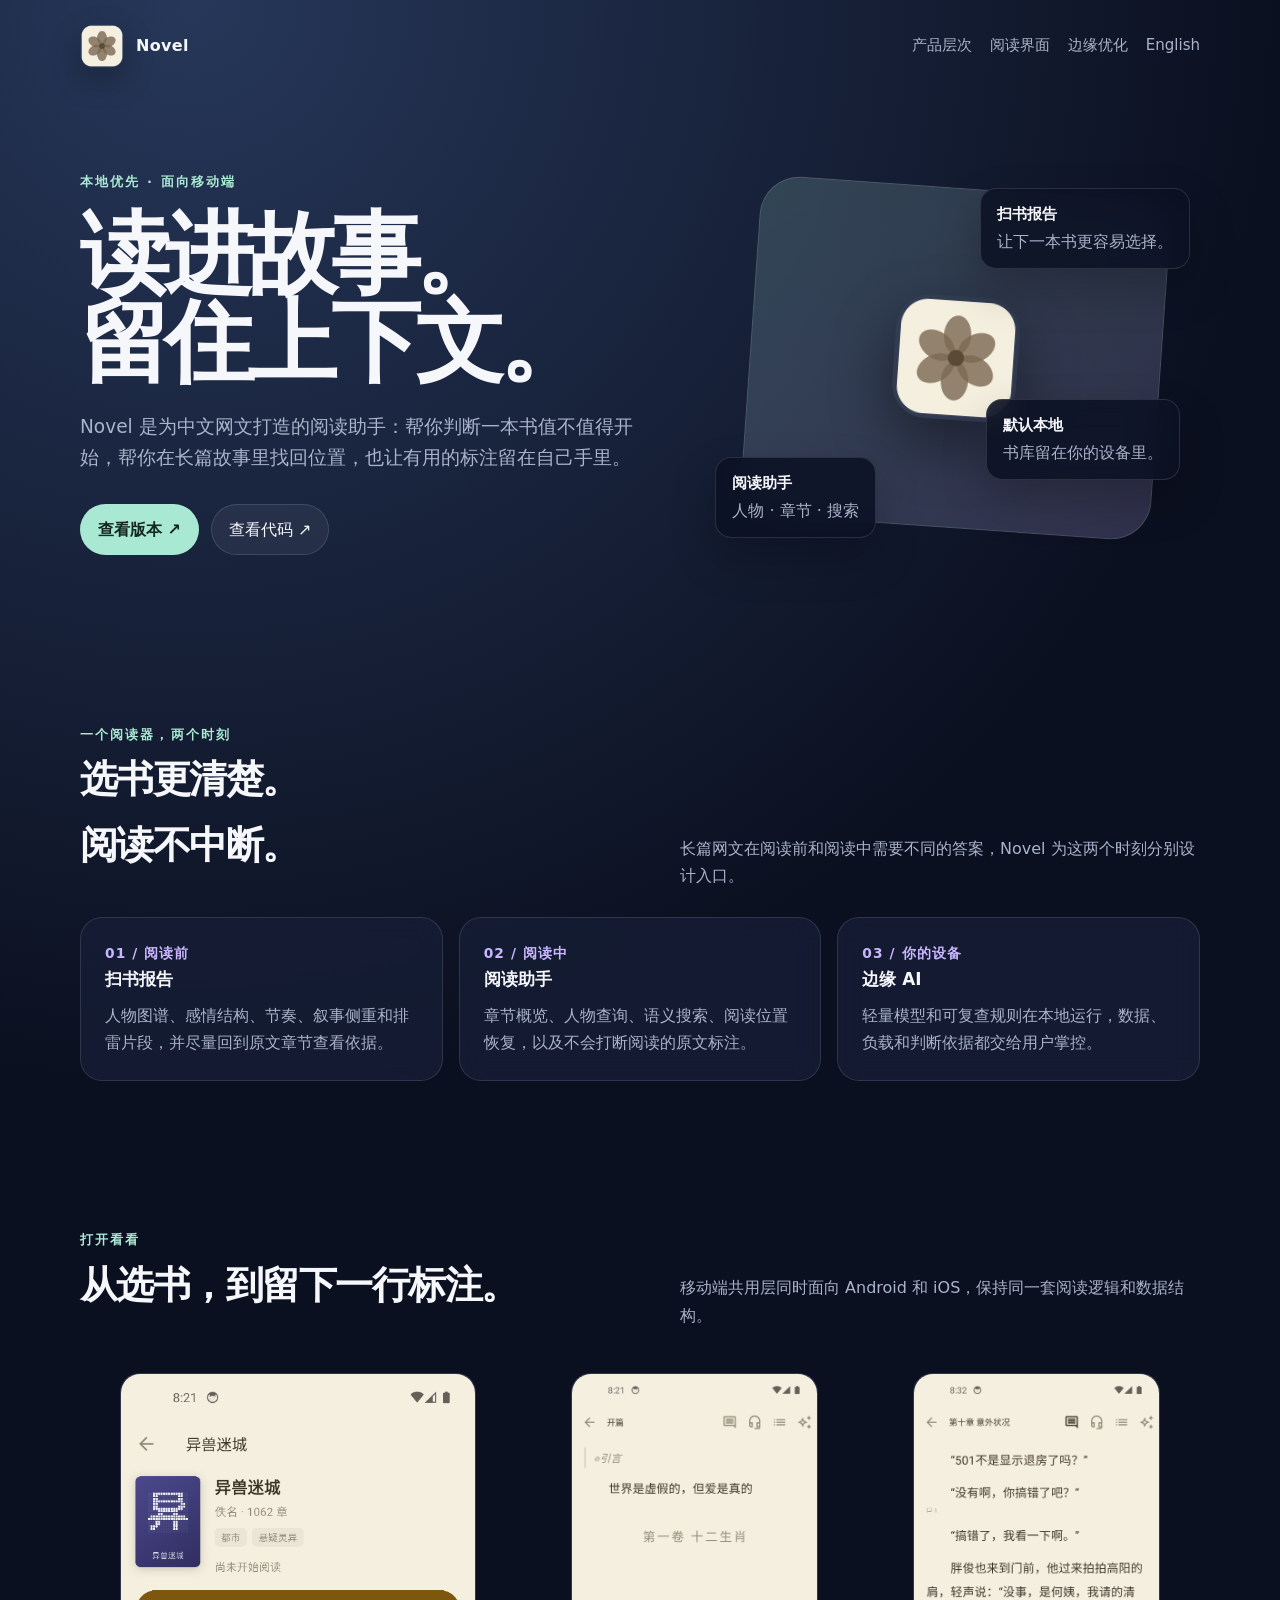
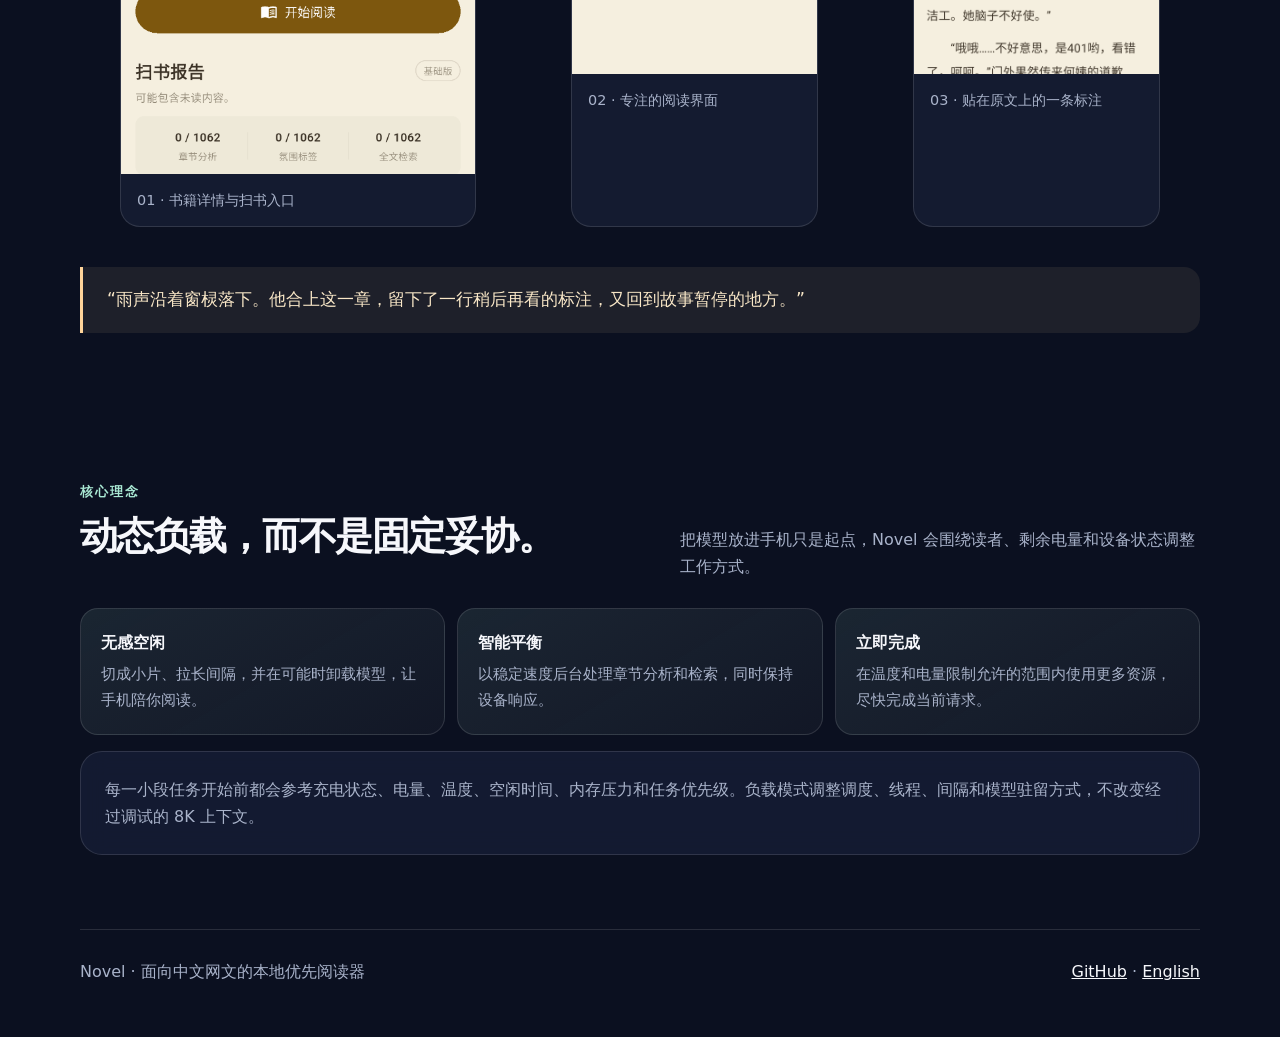
==== docs/zh.html @ 36e09f7f "Add bilingual GitHub showcase" ====
<!doctype html>
<html lang="zh-CN">
<head>
  <meta charset="utf-8">
  <meta name="viewport" content="width=device-width, initial-scale=1">
  <meta name="description" content="Novel——面向中文网文、为边缘设备设计的本地优先阅读器。">
  <title>Novel · 贴近边缘设备的阅读</title>
  <link rel="stylesheet" href="assets/site.css">
</head>
<body>
  <header class="wrap nav">
    <a class="brand" href="./zh.html"><img src="assets/novel-icon.ico" alt="Novel 图标"><span>Novel</span></a>
    <nav class="nav-links" aria-label="页面导航"><a href="#layers">产品层次</a><a href="#screens">阅读界面</a><a href="#edge">边缘优化</a><a href="index.html">English</a></nav>
  </header>

  <main>
    <section class="wrap hero">
      <div>
        <div class="eyebrow">本地优先 · 面向移动端</div>
        <h1>读进故事。<br>留住上下文。</h1>
        <p class="lead">Novel 是为中文网文打造的阅读助手：帮你判断一本书值不值得开始，帮你在长篇故事里找回位置，也让有用的标注留在自己手里。</p>
        <div class="actions"><a class="button primary" href="https://github.com/envymoon/EdgeNovel/releases">查看版本 ↗</a><a class="button" href="https://github.com/envymoon/EdgeNovel">查看代码 ↗</a></div>
      </div>
      <div class="hero-art" aria-label="Novel 应用图标与产品理念">
        <div class="orb"><img src="assets/novel-icon.ico" alt="Novel 应用图标"></div>
        <div class="floating f-one"><strong>扫书报告</strong>让下一本书更容易选择。</div>
        <div class="floating f-two"><strong>阅读助手</strong>人物 · 章节 · 搜索</div>
        <div class="floating f-three"><strong>默认本地</strong>书库留在你的设备里。</div>
      </div>
    </section>

    <section id="layers" class="wrap">
      <div class="section-head"><div><div class="eyebrow">一个阅读器，两个时刻</div><h2>选书更清楚。<br>阅读不中断。</h2></div><p>长篇网文在阅读前和阅读中需要不同的答案，Novel 为这两个时刻分别设计入口。</p></div>
      <div class="grid">
        <article class="card"><div class="number">01 / 阅读前</div><h3>扫书报告</h3><p>人物图谱、感情结构、节奏、叙事侧重和排雷片段，并尽量回到原文章节查看依据。</p></article>
        <article class="card"><div class="number">02 / 阅读中</div><h3>阅读助手</h3><p>章节概览、人物查询、语义搜索、阅读位置恢复，以及不会打断阅读的原文标注。</p></article>
        <article class="card"><div class="number">03 / 你的设备</div><h3>边缘 AI</h3><p>轻量模型和可复查规则在本地运行，数据、负载和判断依据都交给用户掌控。</p></article>
      </div>
    </section>

    <section id="screens" class="wrap">
      <div class="section-head"><div><div class="eyebrow">打开看看</div><h2>从选书，到留下一行标注。</h2></div><p>移动端共用层同时面向 Android 和 iOS，保持同一套阅读逻辑和数据结构。</p></div>
      <div class="screens">
        <figure class="shot tall"><img src="assets/android-book-detail.png" alt="Novel 书籍详情页"><figcaption>01 · 书籍详情与扫书入口</figcaption></figure>
        <figure class="shot"><img src="assets/android-reader-open.png" alt="Novel 阅读界面"><figcaption>02 · 专注的阅读界面</figcaption></figure>
        <figure class="shot"><img src="assets/android-test-annotation-saved.png" alt="Novel 章节中的标注"><figcaption>03 · 贴在原文上的一条标注</figcaption></figure>
      </div>
      <div style="margin-top:24px" class="quote">“雨声沿着窗棂落下。他合上这一章，留下了一行稍后再看的标注，又回到故事暂停的地方。”</div>
    </section>

    <section id="edge" class="wrap">
      <div class="section-head"><div><div class="eyebrow">核心理念</div><h2>动态负载，而不是固定妥协。</h2></div><p>把模型放进手机只是起点，Novel 会围绕读者、剩余电量和设备状态调整工作方式。</p></div>
      <div class="modes">
        <div class="mode"><strong>无感空闲</strong><p>切成小片、拉长间隔，并在可能时卸载模型，让手机陪你阅读。</p></div>
        <div class="mode"><strong>智能平衡</strong><p>以稳定速度后台处理章节分析和检索，同时保持设备响应。</p></div>
        <div class="mode"><strong>立即完成</strong><p>在温度和电量限制允许的范围内使用更多资源，尽快完成当前请求。</p></div>
      </div>
      <div class="card" style="margin-top:16px"><p>每一小段任务开始前都会参考充电状态、电量、温度、空闲时间、内存压力和任务优先级。负载模式调整调度、线程、间隔和模型驻留方式，不改变经过调试的 8K 上下文。</p></div>
    </section>
  </main>

  <footer class="wrap footer"><span>Novel · 面向中文网文的本地优先阅读器</span><span><a href="https://github.com/envymoon/EdgeNovel">GitHub</a> · <a href="index.html">English</a></span></footer>
</body>
</html>
---- docs/assets/site.css ----
:root {
  color-scheme: dark;
  --bg: #0b1020;
  --surface: rgba(22, 30, 54, .78);
  --surface-strong: #18223d;
  --text: #f6f7fb;
  --muted: #a9b3ca;
  --line: rgba(255,255,255,.12);
  --accent: #a9e8d3;
  --accent-2: #c9b6ff;
  --warm: #ffd49a;
}

* { box-sizing: border-box; }
html { scroll-behavior: smooth; }
body {
  margin: 0;
  background: radial-gradient(circle at 15% 0%, #263759 0, transparent 38%), var(--bg);
  color: var(--text);
  font: 16px/1.7 Inter, ui-sans-serif, system-ui, -apple-system, BlinkMacSystemFont, "Segoe UI", sans-serif;
}
a { color: inherit; }
.wrap { width: min(1120px, calc(100% - 40px)); margin: 0 auto; }
.nav { display:flex; align-items:center; justify-content:space-between; padding: 24px 0; }
.brand { display:flex; align-items:center; gap: 12px; font-weight: 700; letter-spacing: .02em; text-decoration:none; }
.brand img { width: 44px; height: 44px; border-radius: 13px; box-shadow: 0 12px 30px rgba(0,0,0,.25); }
.nav-links { display:flex; gap: 18px; color: var(--muted); font-size: .94rem; }
.nav-links a { text-decoration:none; }
.nav-links a:hover { color: var(--text); }
.hero { display:grid; grid-template-columns: 1.08fr .92fr; gap: 56px; align-items:center; padding: 76px 0 92px; }
.eyebrow { color: var(--accent); font-size: .82rem; letter-spacing: .16em; text-transform: uppercase; font-weight: 700; }
h1 { font-size: clamp(2.7rem, 7vw, 5.8rem); line-height: .98; letter-spacing: -.07em; margin: 18px 0 24px; max-width: 720px; }
h2 { font-size: clamp(1.8rem, 3vw, 2.8rem); letter-spacing: -.04em; margin: 0 0 12px; }
h3 { margin: 0 0 8px; font-size: 1.05rem; }
.lead { color: var(--muted); font-size: 1.16rem; max-width: 630px; }
.actions { display:flex; flex-wrap:wrap; gap: 12px; margin-top: 30px; }
.button { display:inline-flex; align-items:center; gap:8px; padding: 11px 17px; border: 1px solid var(--line); border-radius: 999px; text-decoration:none; background: rgba(255,255,255,.06); }
.button.primary { background: var(--accent); color: #142920; border-color: transparent; font-weight: 700; }
.hero-art { position:relative; min-height: 390px; }
.orb { position:absolute; inset: 20px 8% 30px 8%; border-radius: 40px; background: linear-gradient(145deg, rgba(169,232,211,.18), rgba(201,182,255,.2)); border:1px solid var(--line); transform: rotate(4deg); }
.orb img { position:absolute; width: 124px; height:124px; left: 50%; top: 50%; transform: translate(-50%,-50%); border-radius: 34px; box-shadow: 0 24px 60px rgba(0,0,0,.4); }
.floating { position:absolute; padding: 13px 16px; border:1px solid var(--line); border-radius:16px; background: rgba(12,18,36,.88); backdrop-filter: blur(14px); color: var(--muted); box-shadow: 0 20px 45px rgba(0,0,0,.22); }
.floating strong { display:block; color: var(--text); font-size: .94rem; }
.f-one { top: 20px; right: 2%; } .f-two { bottom: 20px; left: 1%; } .f-three { bottom: 78px; right: 4%; }
section { padding: 74px 0; }
.section-head { display:flex; justify-content:space-between; align-items:end; gap: 20px; margin-bottom: 28px; }
.section-head p { max-width: 520px; color: var(--muted); margin:0; }
.grid { display:grid; grid-template-columns: repeat(3, 1fr); gap: 16px; }
.card { background: var(--surface); border: 1px solid var(--line); border-radius: 22px; padding: 24px; backdrop-filter: blur(12px); }
.card p { color: var(--muted); margin: 0; }
.number { color: var(--accent-2); font-weight:800; font-size:.86rem; letter-spacing:.08em; }
.screens { display:grid; grid-template-columns: 1.2fr .9fr .9fr; gap: 15px; align-items:stretch; }
.shot { overflow:hidden; border-radius: 20px; border:1px solid var(--line); background: #141b30; }
.shot img { width:100%; height: 300px; object-fit:cover; object-position:top; display:block; }
.shot.tall img { height: 400px; }
.shot figcaption { padding: 14px 16px; color: var(--muted); font-size:.9rem; }
.quote { border-left: 3px solid var(--warm); padding: 18px 24px; background: rgba(255,212,154,.08); border-radius: 0 16px 16px 0; color: #f9e7c7; font-size: 1.08rem; }
.modes { display:grid; grid-template-columns: repeat(3,1fr); gap: 12px; }
.mode { padding: 20px; border-radius: 18px; border:1px solid var(--line); background: linear-gradient(150deg, rgba(169,232,211,.10), rgba(255,255,255,.03)); }
.mode strong { display:block; margin-bottom:6px; }
.mode p { color: var(--muted); margin:0; font-size:.94rem; }
.footer { border-top:1px solid var(--line); padding: 28px 0 52px; color: var(--muted); display:flex; justify-content:space-between; gap: 20px; }
.footer a { color: var(--text); }
@media (max-width: 820px) {
  .hero { grid-template-columns: 1fr; padding-top: 40px; }
  .hero-art { min-height: 330px; }
  .grid, .modes { grid-template-columns: 1fr; }
  .screens { grid-template-columns: 1fr 1fr; }
  .shot:first-child { grid-column: 1 / -1; }
  .nav-links { gap: 10px; }
}
@media (max-width: 520px) {
  .wrap { width: min(100% - 28px, 1120px); }
  .nav { align-items:flex-start; }
  .nav-links { flex-direction:column; align-items:flex-end; }
  .screens { grid-template-columns: 1fr; }
  .shot:first-child { grid-column:auto; }
}
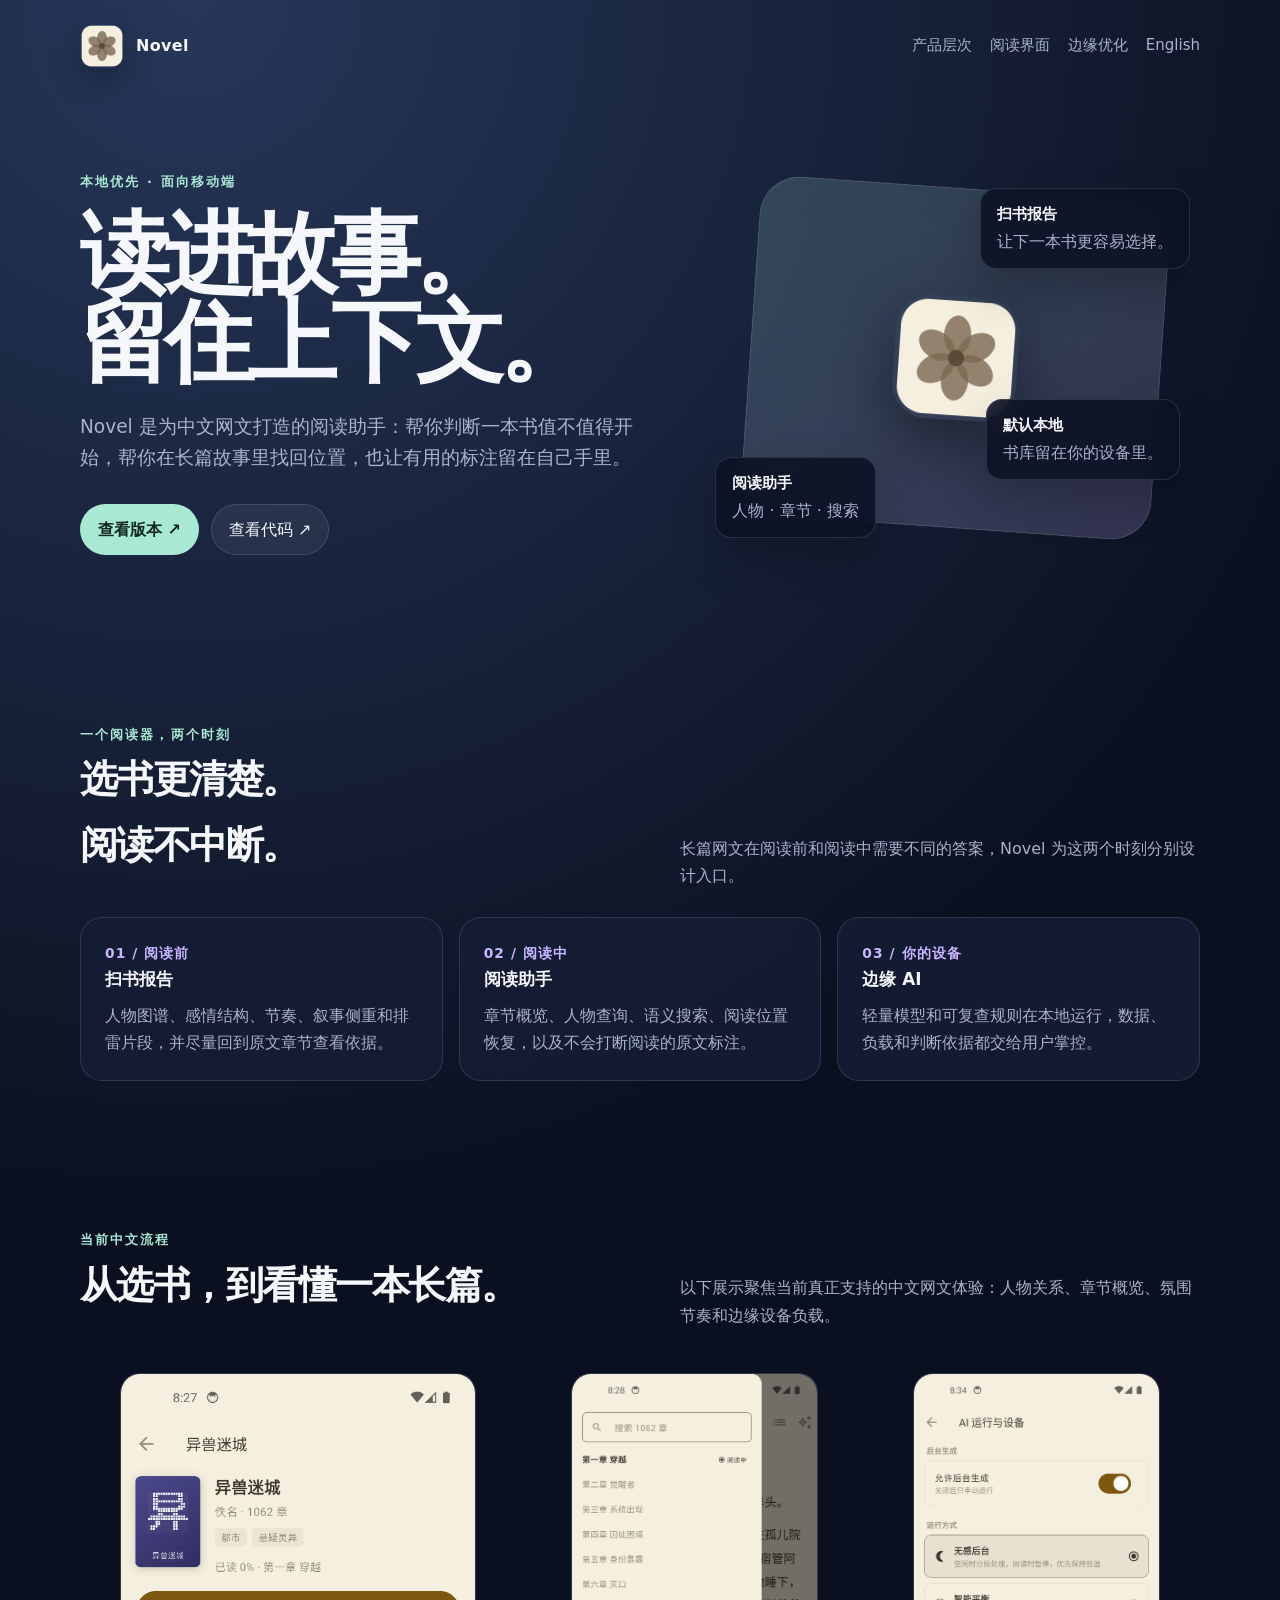
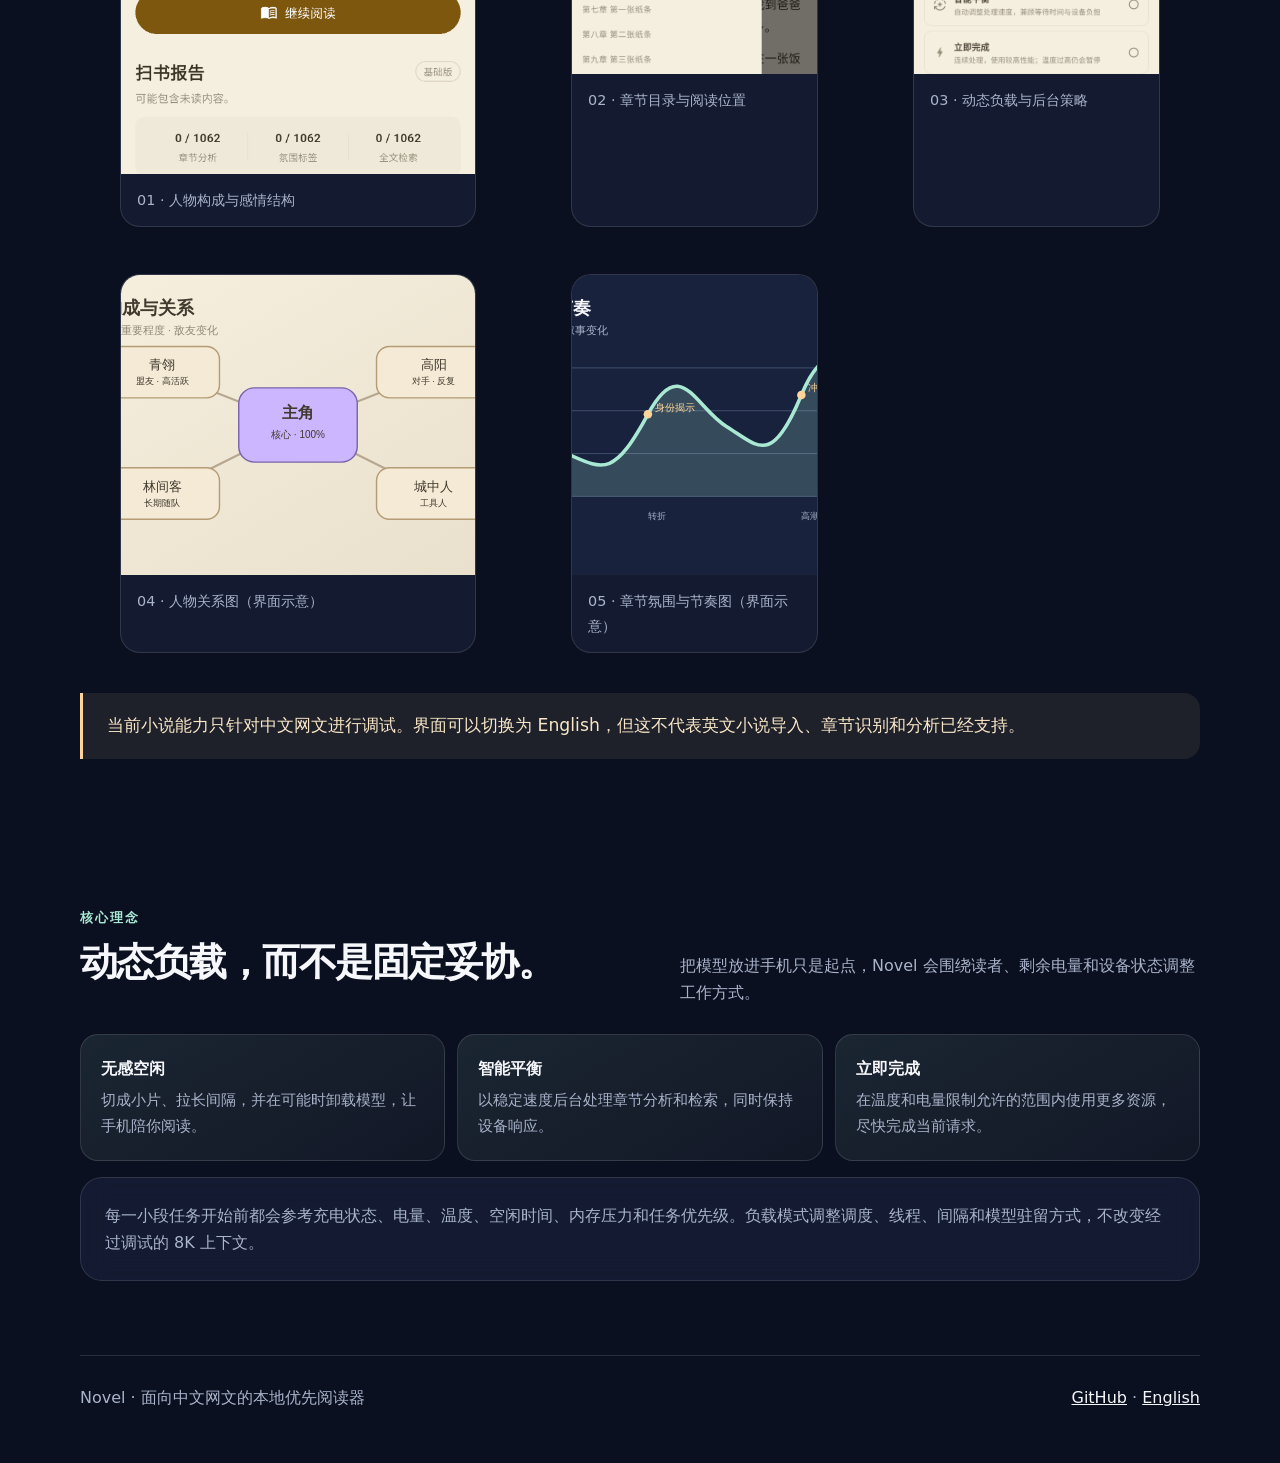
==== commit 1b186052: "Clarify Chinese content support" ====
--- a/docs/zh.html
+++ b/docs/zh.html
@@ -39,13 +39,15 @@
     </section>
 
     <section id="screens" class="wrap">
-      <div class="section-head"><div><div class="eyebrow">打开看看</div><h2>从选书，到留下一行标注。</h2></div><p>移动端共用层同时面向 Android 和 iOS，保持同一套阅读逻辑和数据结构。</p></div>
+      <div class="section-head"><div><div class="eyebrow">当前中文流程</div><h2>从选书，到看懂一本长篇。</h2></div><p>以下展示聚焦当前真正支持的中文网文体验：人物关系、章节概览、氛围节奏和边缘设备负载。</p></div>
       <div class="screens">
-        <figure class="shot tall"><img src="assets/android-book-detail.png" alt="Novel 书籍详情页"><figcaption>01 · 书籍详情与扫书入口</figcaption></figure>
-        <figure class="shot"><img src="assets/android-reader-open.png" alt="Novel 阅读界面"><figcaption>02 · 专注的阅读界面</figcaption></figure>
-        <figure class="shot"><img src="assets/android-test-annotation-saved.png" alt="Novel 章节中的标注"><figcaption>03 · 贴在原文上的一条标注</figcaption></figure>
+        <figure class="shot tall"><img src="assets/android-test-detail2.png" alt="Novel 人物构成与感情结构"><figcaption>01 · 人物构成与感情结构</figcaption></figure>
+        <figure class="shot"><img src="assets/android-test-toc-open2.png" alt="Novel 章节目录与阅读位置"><figcaption>02 · 章节目录与阅读位置</figcaption></figure>
+        <figure class="shot"><img src="assets/android-test-ai-runtime-mobile.png" alt="Novel 动态负载设置"><figcaption>03 · 动态负载与后台策略</figcaption></figure>
+        <figure class="shot"><img src="assets/cast-graph.svg" alt="Novel 人物关系图界面示意"><figcaption>04 · 人物关系图（界面示意）</figcaption></figure>
+        <figure class="shot"><img src="assets/mood-chart.svg" alt="Novel 章节氛围与节奏图界面示意"><figcaption>05 · 章节氛围与节奏图（界面示意）</figcaption></figure>
       </div>
-      <div style="margin-top:24px" class="quote">“雨声沿着窗棂落下。他合上这一章，留下了一行稍后再看的标注，又回到故事暂停的地方。”</div>
+      <div style="margin-top:24px" class="quote">当前小说能力只针对中文网文进行调试。界面可以切换为 English，但这不代表英文小说导入、章节识别和分析已经支持。</div>
     </section>
 
     <section id="edge" class="wrap">
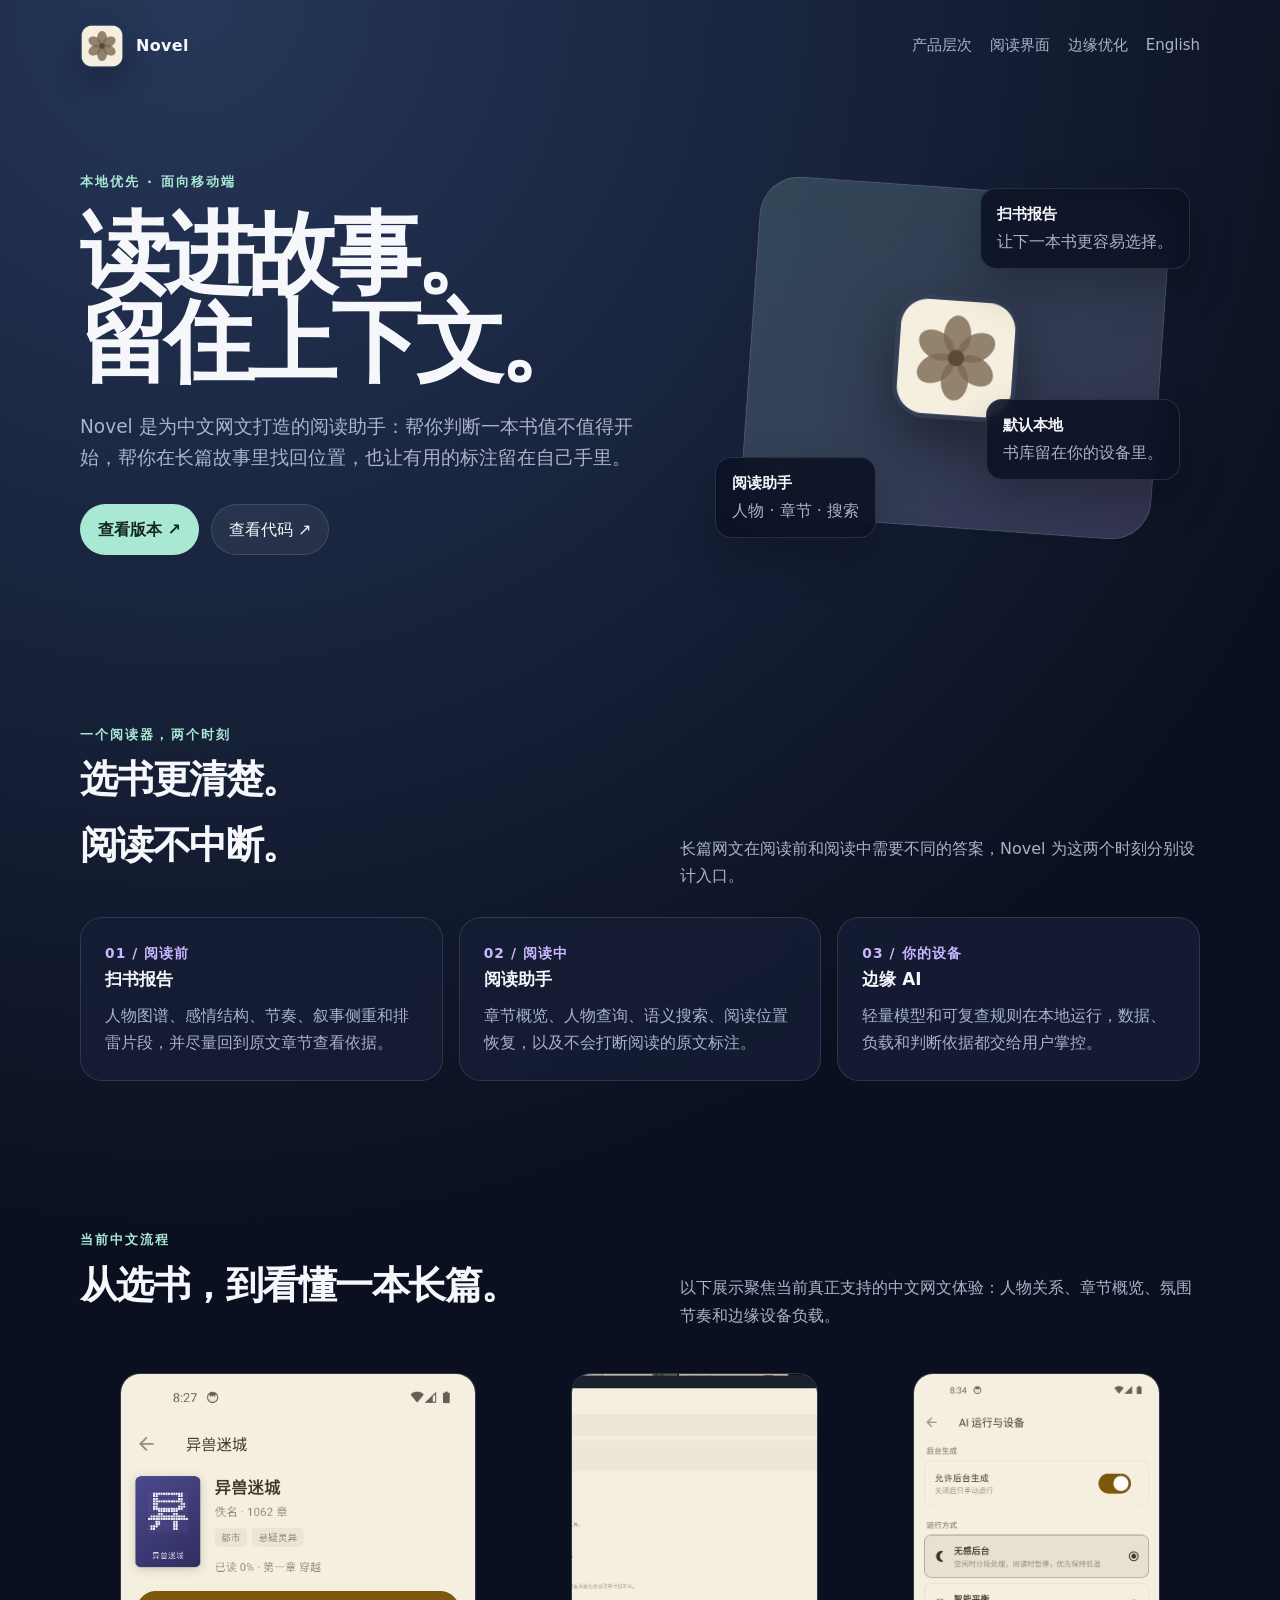
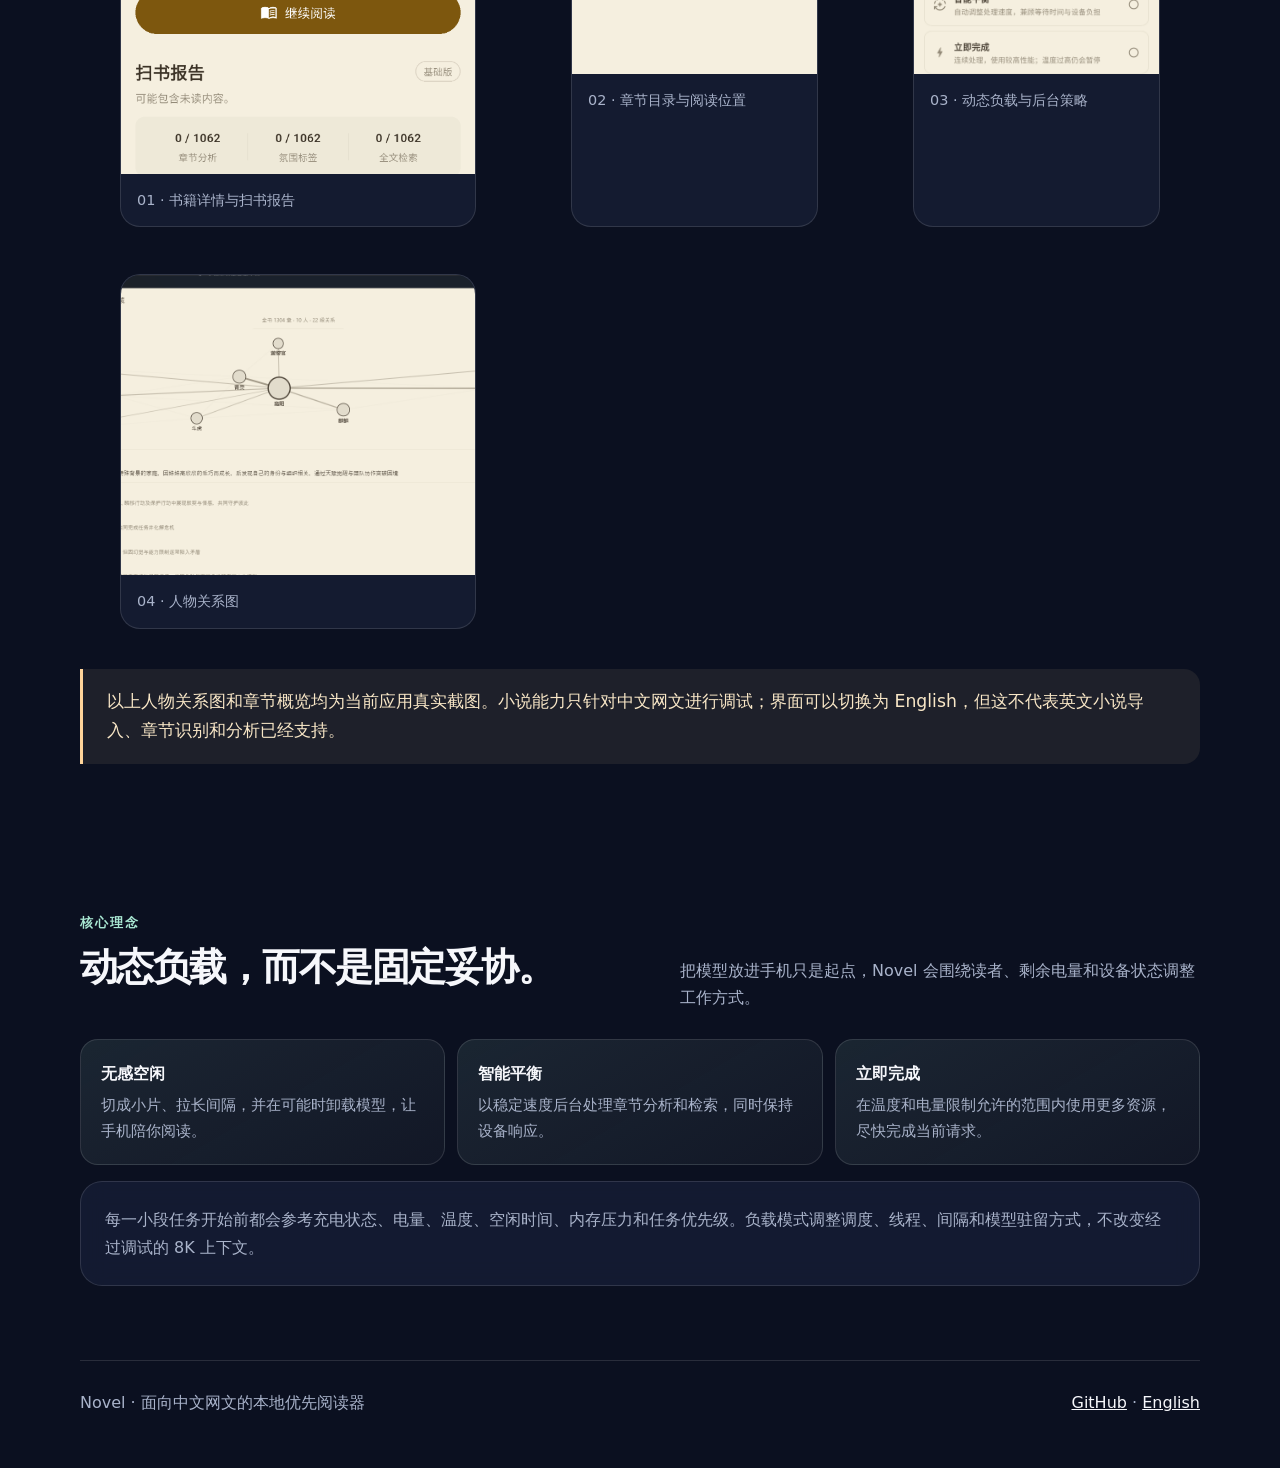
==== commit 692d4b67: "Use real reader screenshots" ====
--- a/docs/zh.html
+++ b/docs/zh.html
@@ -41,13 +41,12 @@
     <section id="screens" class="wrap">
       <div class="section-head"><div><div class="eyebrow">当前中文流程</div><h2>从选书，到看懂一本长篇。</h2></div><p>以下展示聚焦当前真正支持的中文网文体验：人物关系、章节概览、氛围节奏和边缘设备负载。</p></div>
       <div class="screens">
-        <figure class="shot tall"><img src="assets/android-test-detail2.png" alt="Novel 人物构成与感情结构"><figcaption>01 · 人物构成与感情结构</figcaption></figure>
-        <figure class="shot"><img src="assets/android-test-toc-open2.png" alt="Novel 章节目录与阅读位置"><figcaption>02 · 章节目录与阅读位置</figcaption></figure>
+        <figure class="shot tall"><img src="assets/android-book-detail.png" alt="Novel 书籍详情与扫书报告"><figcaption>01 · 书籍详情与扫书报告</figcaption></figure>
+        <figure class="shot"><img src="assets/chapter-overview-real.png" alt="Novel 章节目录与阅读位置"><figcaption>02 · 章节目录与阅读位置</figcaption></figure>
         <figure class="shot"><img src="assets/android-test-ai-runtime-mobile.png" alt="Novel 动态负载设置"><figcaption>03 · 动态负载与后台策略</figcaption></figure>
-        <figure class="shot"><img src="assets/cast-graph.svg" alt="Novel 人物关系图界面示意"><figcaption>04 · 人物关系图（界面示意）</figcaption></figure>
-        <figure class="shot"><img src="assets/mood-chart.svg" alt="Novel 章节氛围与节奏图界面示意"><figcaption>05 · 章节氛围与节奏图（界面示意）</figcaption></figure>
+        <figure class="shot"><img src="assets/cast-graph-real.png" alt="Novel 人物关系图"><figcaption>04 · 人物关系图</figcaption></figure>
       </div>
-      <div style="margin-top:24px" class="quote">当前小说能力只针对中文网文进行调试。界面可以切换为 English，但这不代表英文小说导入、章节识别和分析已经支持。</div>
+      <div style="margin-top:24px" class="quote">以上人物关系图和章节概览均为当前应用真实截图。小说能力只针对中文网文进行调试；界面可以切换为 English，但这不代表英文小说导入、章节识别和分析已经支持。</div>
     </section>
 
     <section id="edge" class="wrap">
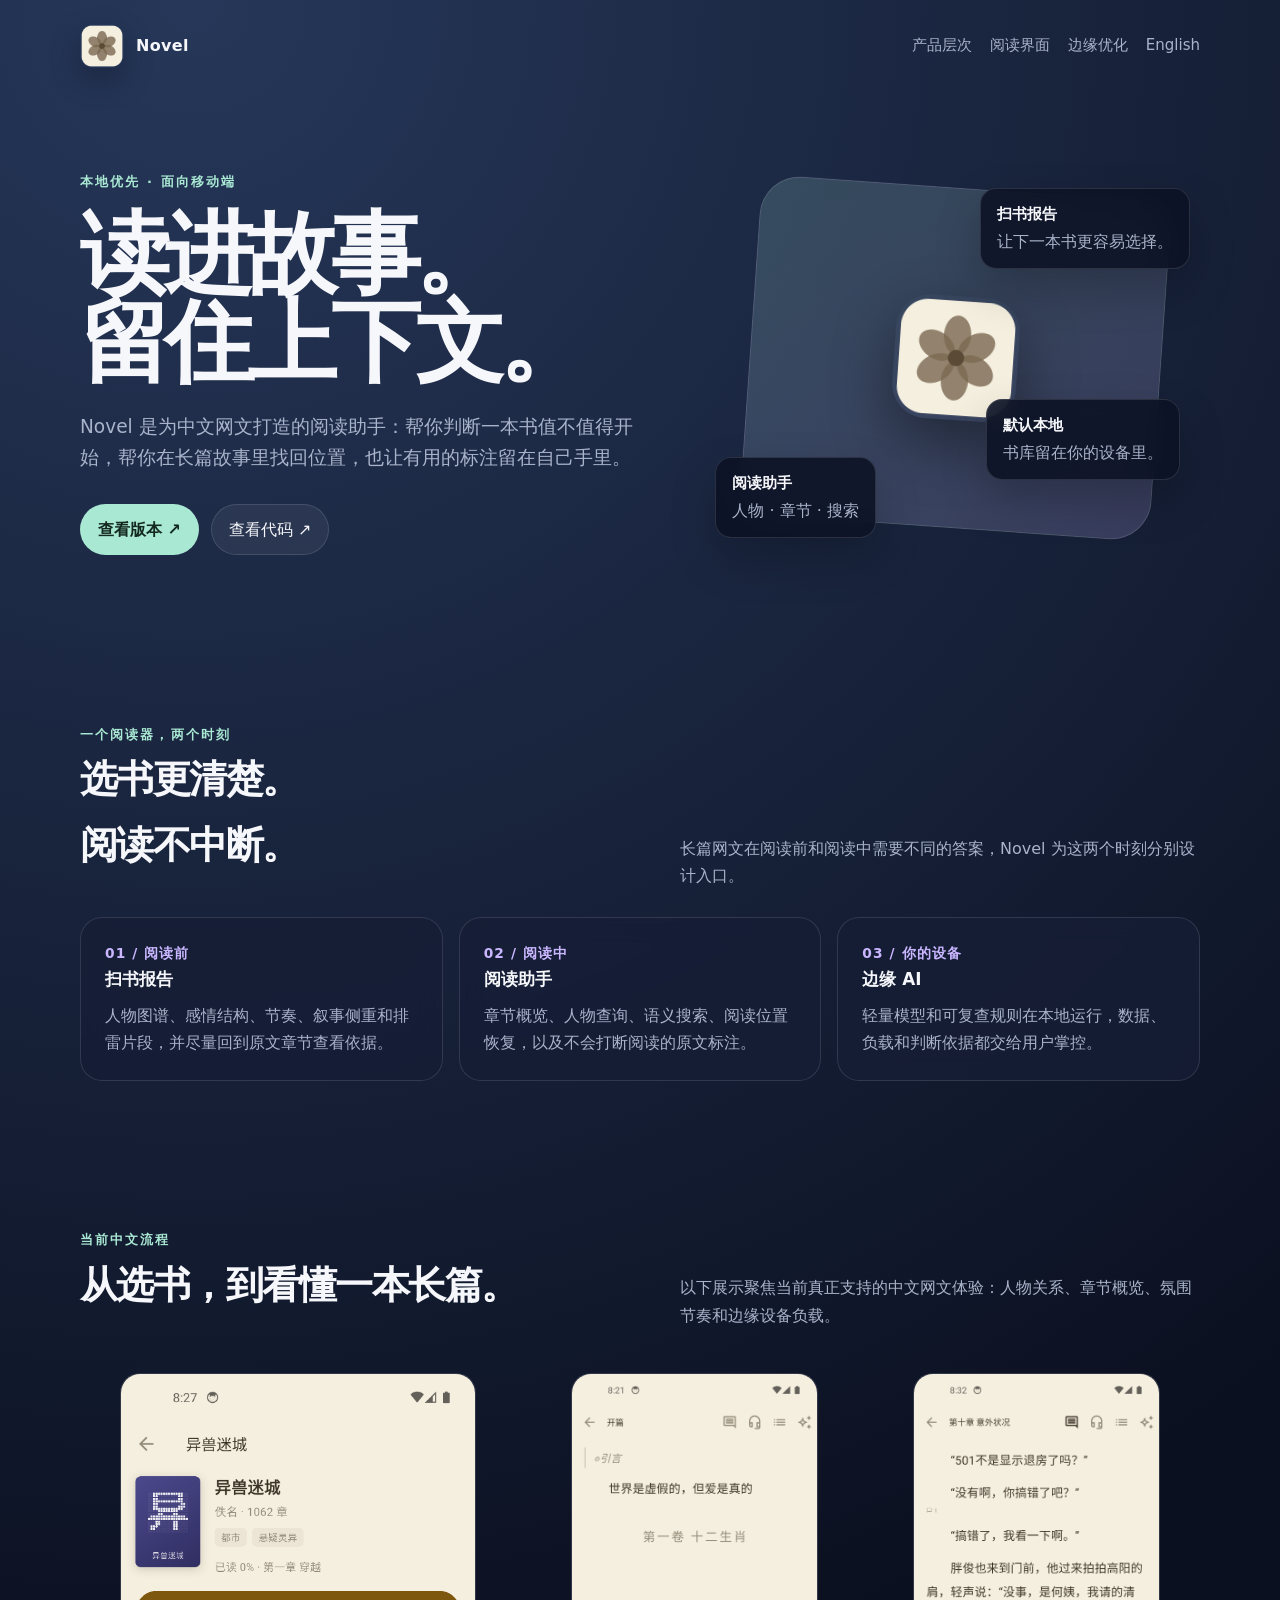
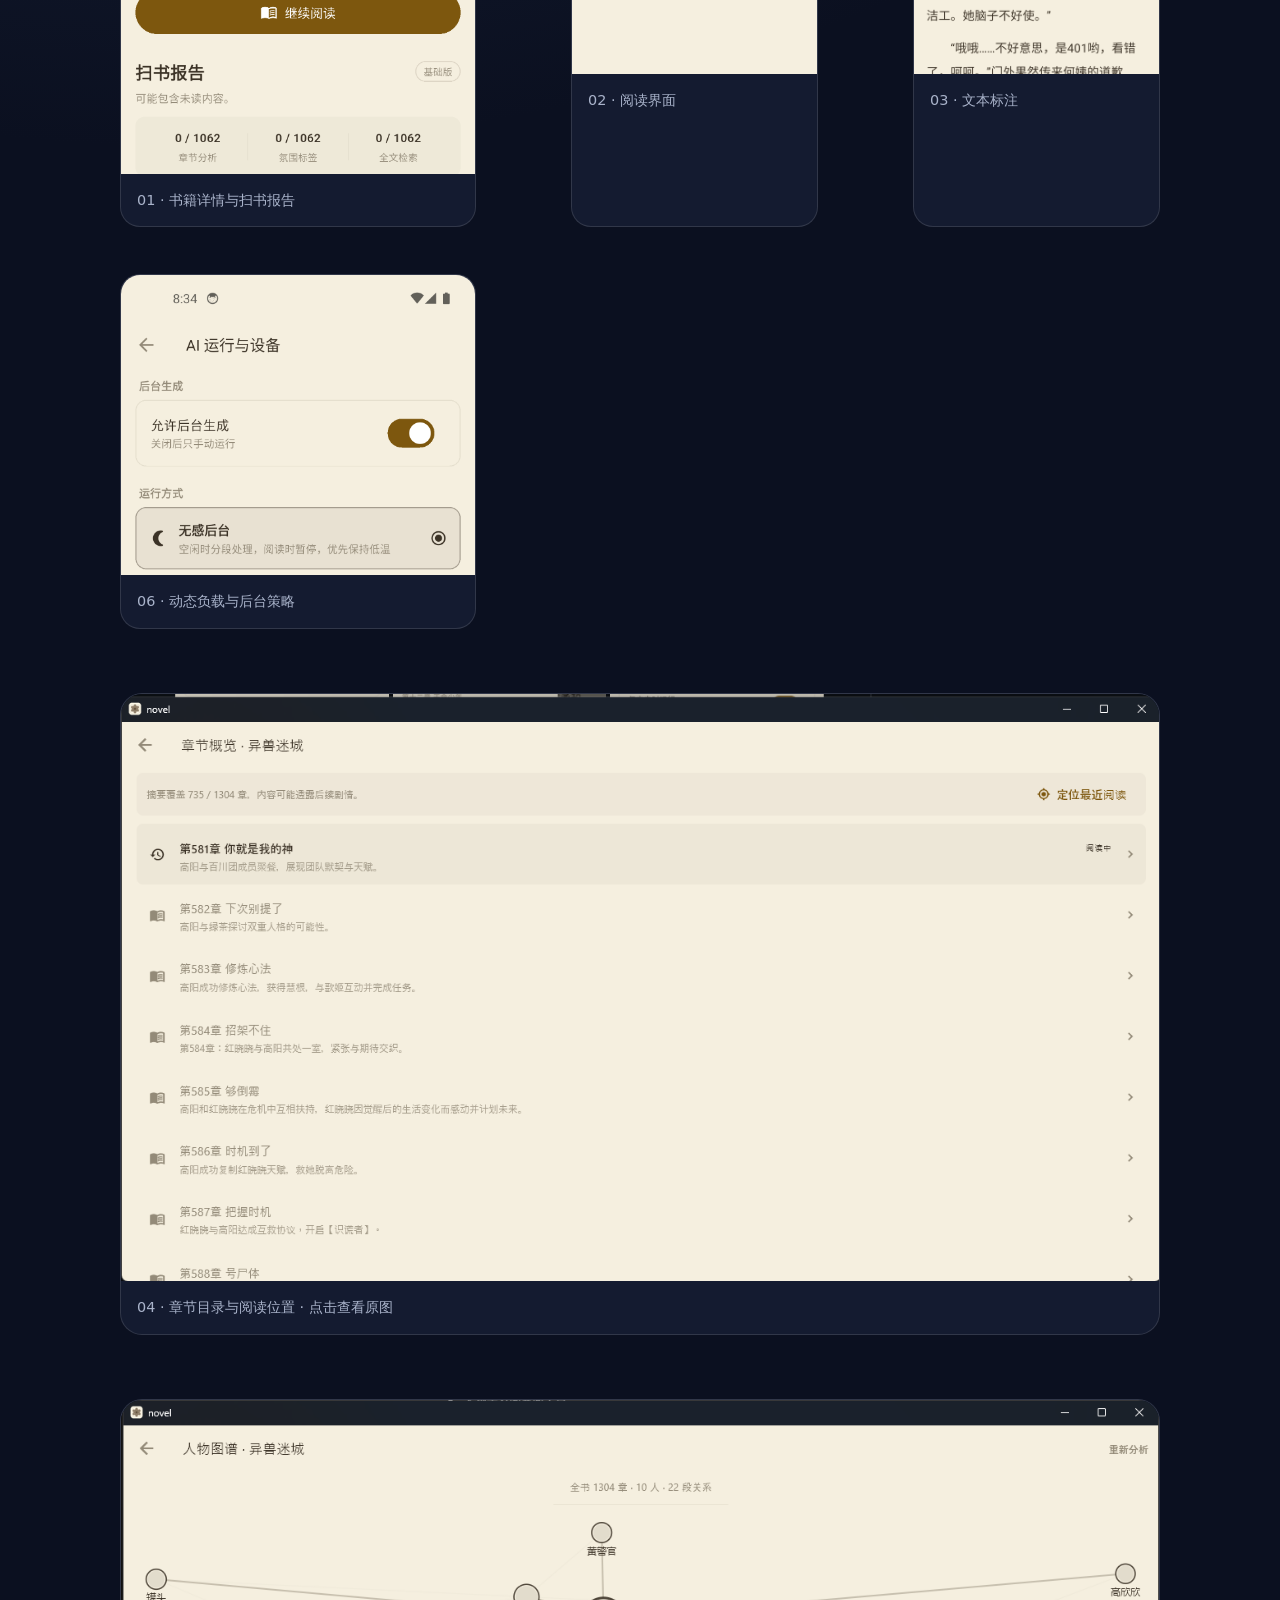
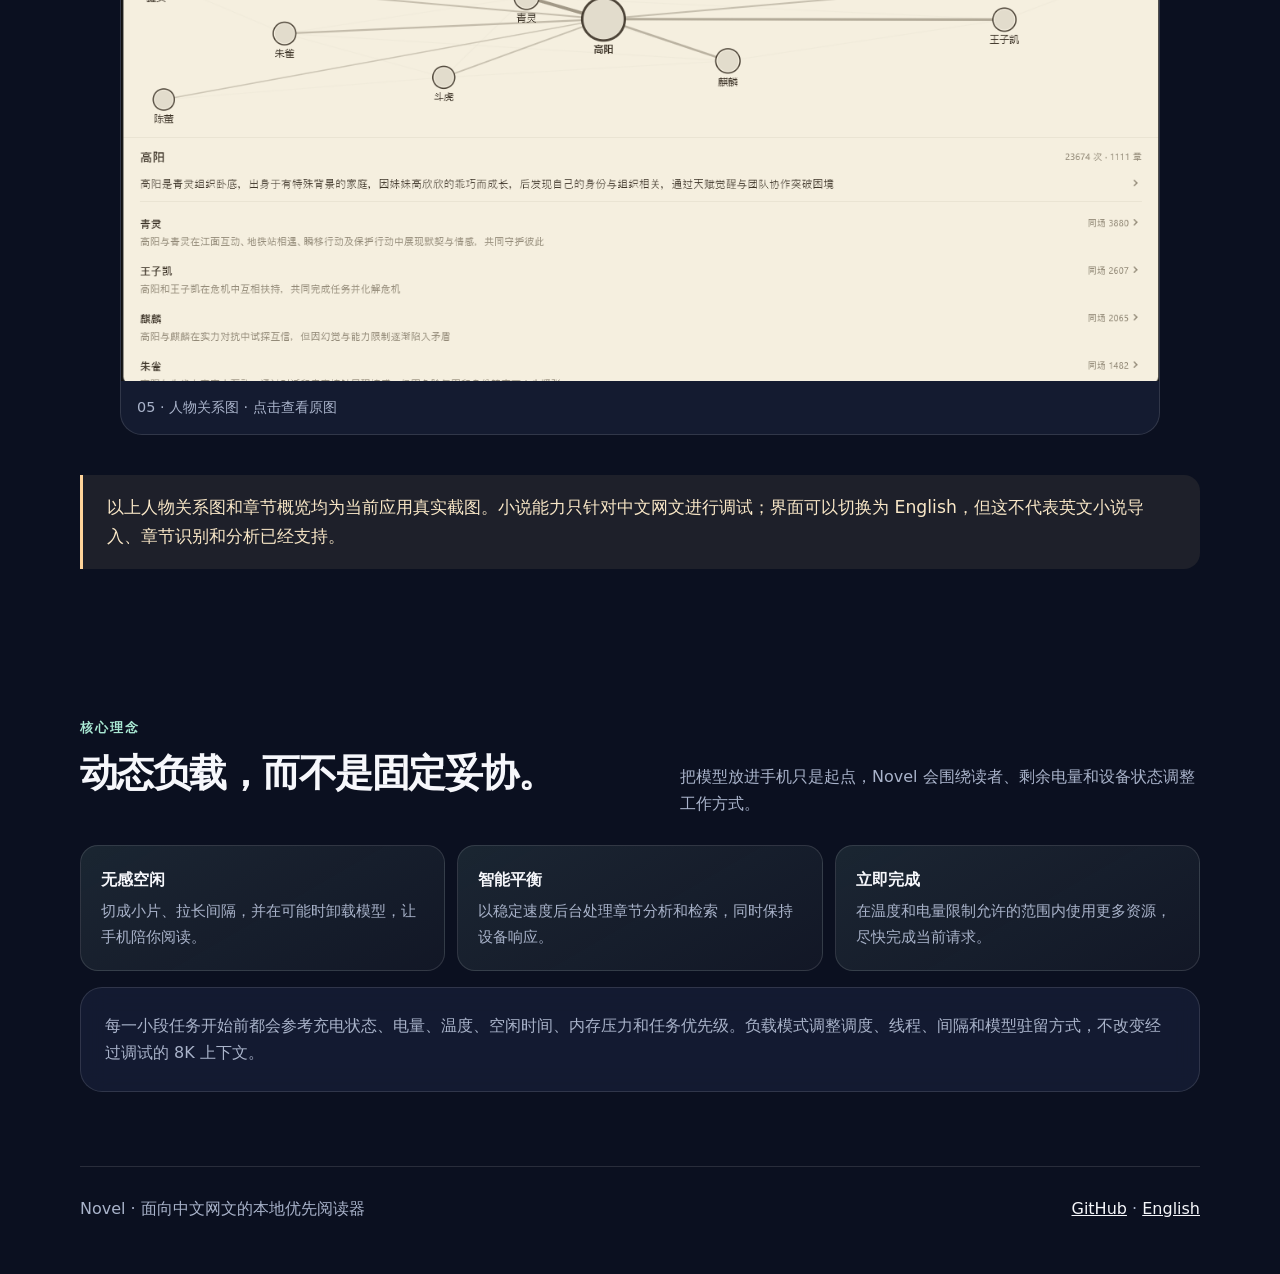
==== commit 03006747: "Show landscape showcase captures at full size" ====
--- a/docs/zh.html
+++ b/docs/zh.html
@@ -42,9 +42,13 @@
       <div class="section-head"><div><div class="eyebrow">当前中文流程</div><h2>从选书，到看懂一本长篇。</h2></div><p>以下展示聚焦当前真正支持的中文网文体验：人物关系、章节概览、氛围节奏和边缘设备负载。</p></div>
       <div class="screens">
         <figure class="shot tall"><img src="assets/android-book-detail.png" alt="Novel 书籍详情与扫书报告"><figcaption>01 · 书籍详情与扫书报告</figcaption></figure>
-        <figure class="shot"><img src="assets/chapter-overview-real.png" alt="Novel 章节目录与阅读位置"><figcaption>02 · 章节目录与阅读位置</figcaption></figure>
-        <figure class="shot"><img src="assets/android-test-ai-runtime-mobile.png" alt="Novel 动态负载设置"><figcaption>03 · 动态负载与后台策略</figcaption></figure>
-        <figure class="shot"><img src="assets/cast-graph-real.png" alt="Novel 人物关系图"><figcaption>04 · 人物关系图</figcaption></figure>
+        <figure class="shot"><img src="assets/android-reader-open.png" alt="Novel 阅读界面"><figcaption>02 · 阅读界面</figcaption></figure>
+        <figure class="shot"><img src="assets/android-test-annotation-saved.png" alt="Novel 文本标注"><figcaption>03 · 文本标注</figcaption></figure>
+        <figure class="shot"><img src="assets/android-test-ai-runtime-mobile.png" alt="Novel 动态负载设置"><figcaption>06 · 动态负载与后台策略</figcaption></figure>
+      </div>
+      <div class="wide-screens">
+        <figure class="wide-shot"><a href="assets/chapter-overview-real.png" target="_blank" rel="noopener"><img src="assets/chapter-overview-real.png" alt="Novel 章节目录与阅读位置"></a><figcaption>04 · 章节目录与阅读位置 · 点击查看原图</figcaption></figure>
+        <figure class="wide-shot"><a href="assets/cast-graph-real.png" target="_blank" rel="noopener"><img src="assets/cast-graph-real.png" alt="Novel 人物关系图"></a><figcaption>05 · 人物关系图 · 点击查看原图</figcaption></figure>
       </div>
       <div style="margin-top:24px" class="quote">以上人物关系图和章节概览均为当前应用真实截图。小说能力只针对中文网文进行调试；界面可以切换为 English，但这不代表英文小说导入、章节识别和分析已经支持。</div>
     </section>
--- a/docs/assets/site.css
+++ b/docs/assets/site.css
@@ -53,6 +53,11 @@
 .shot { overflow:hidden; border-radius: 20px; border:1px solid var(--line); background: #141b30; }
 .shot img { width:100%; height: 300px; object-fit:cover; object-position:top; display:block; }
 .shot.tall img { height: 400px; }
+.wide-screens { display:grid; grid-template-columns:1fr; gap: 32px; margin-top: 32px; }
+.wide-shot { overflow:hidden; border-radius: 22px; border:1px solid var(--line); background: #141b30; }
+.wide-shot a { display:block; line-height:0; background:#0d1427; }
+.wide-shot img { width:100%; height:auto; max-height:none; object-fit:contain; object-position:center; display:block; }
+.wide-shot figcaption { padding: 14px 16px; color: var(--muted); font-size:.9rem; }
 .shot figcaption { padding: 14px 16px; color: var(--muted); font-size:.9rem; }
 .quote { border-left: 3px solid var(--warm); padding: 18px 24px; background: rgba(255,212,154,.08); border-radius: 0 16px 16px 0; color: #f9e7c7; font-size: 1.08rem; }
 .modes { display:grid; grid-template-columns: repeat(3,1fr); gap: 12px; }
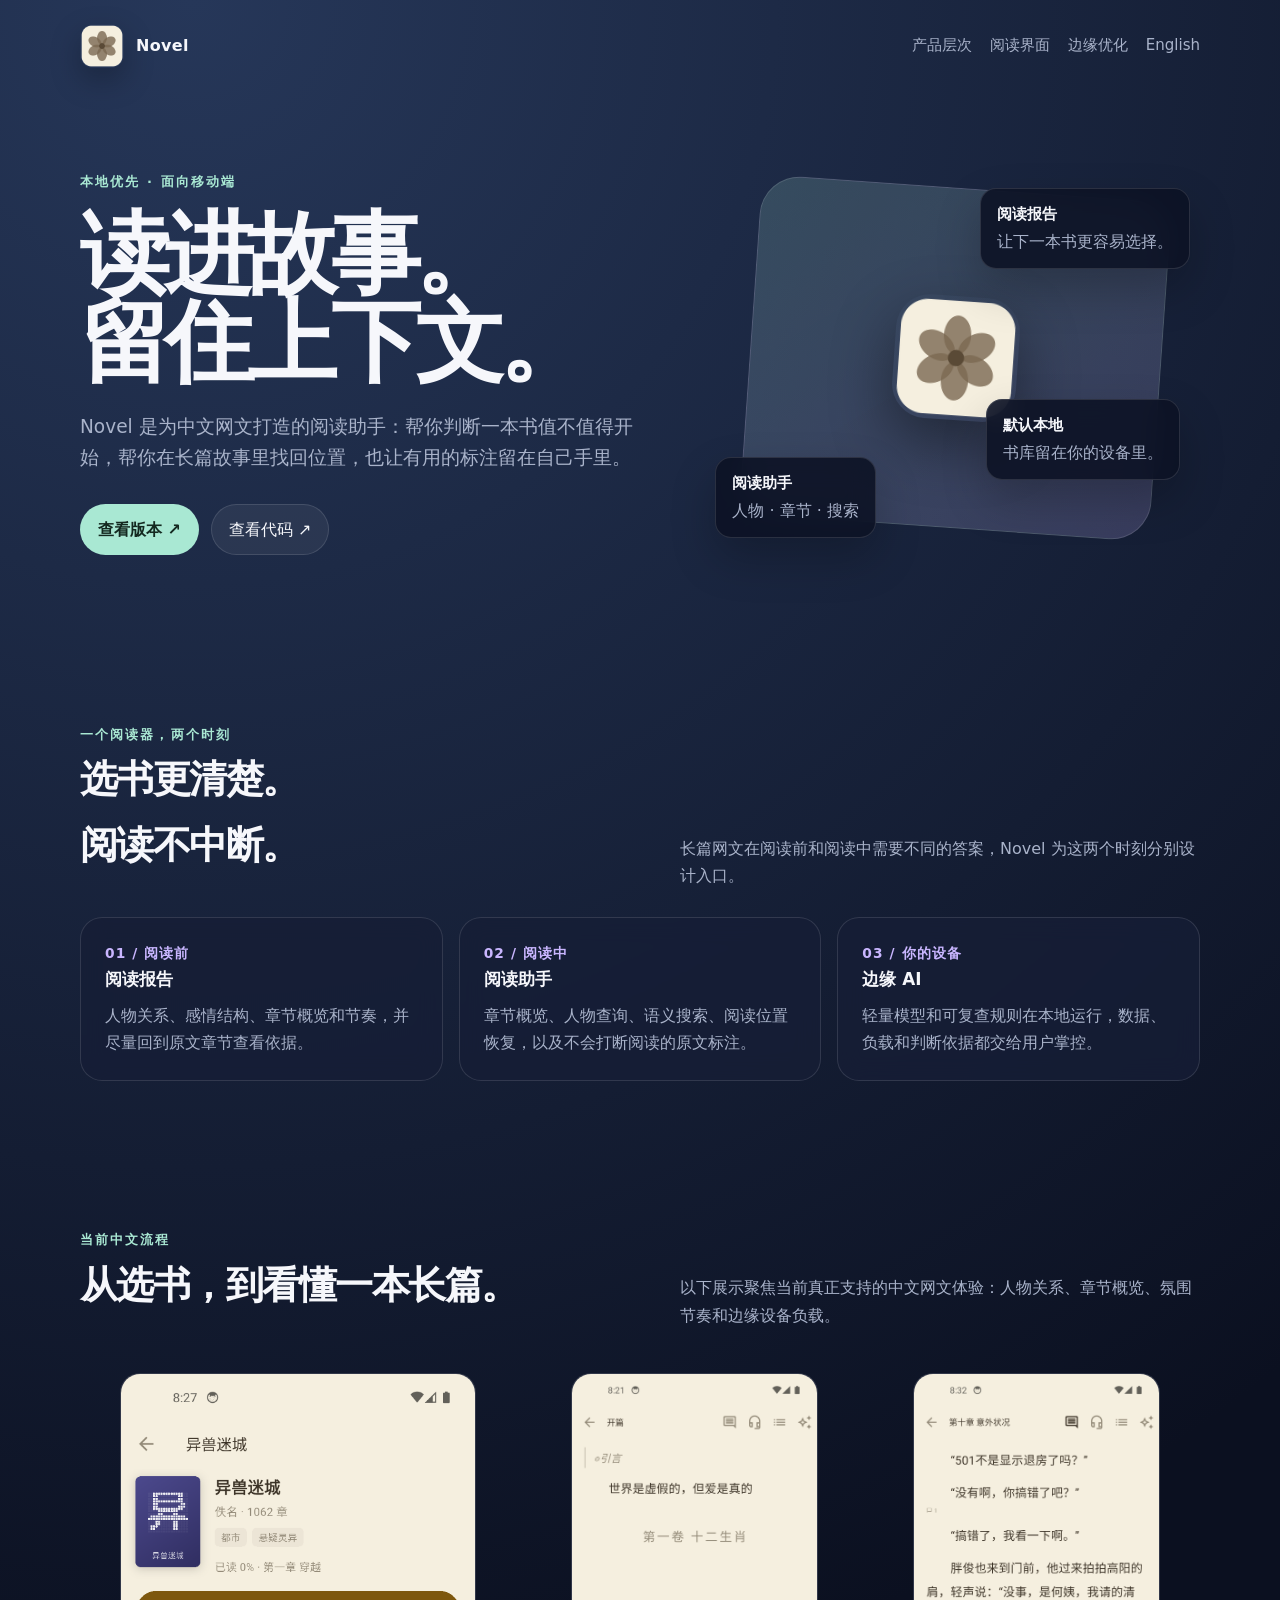
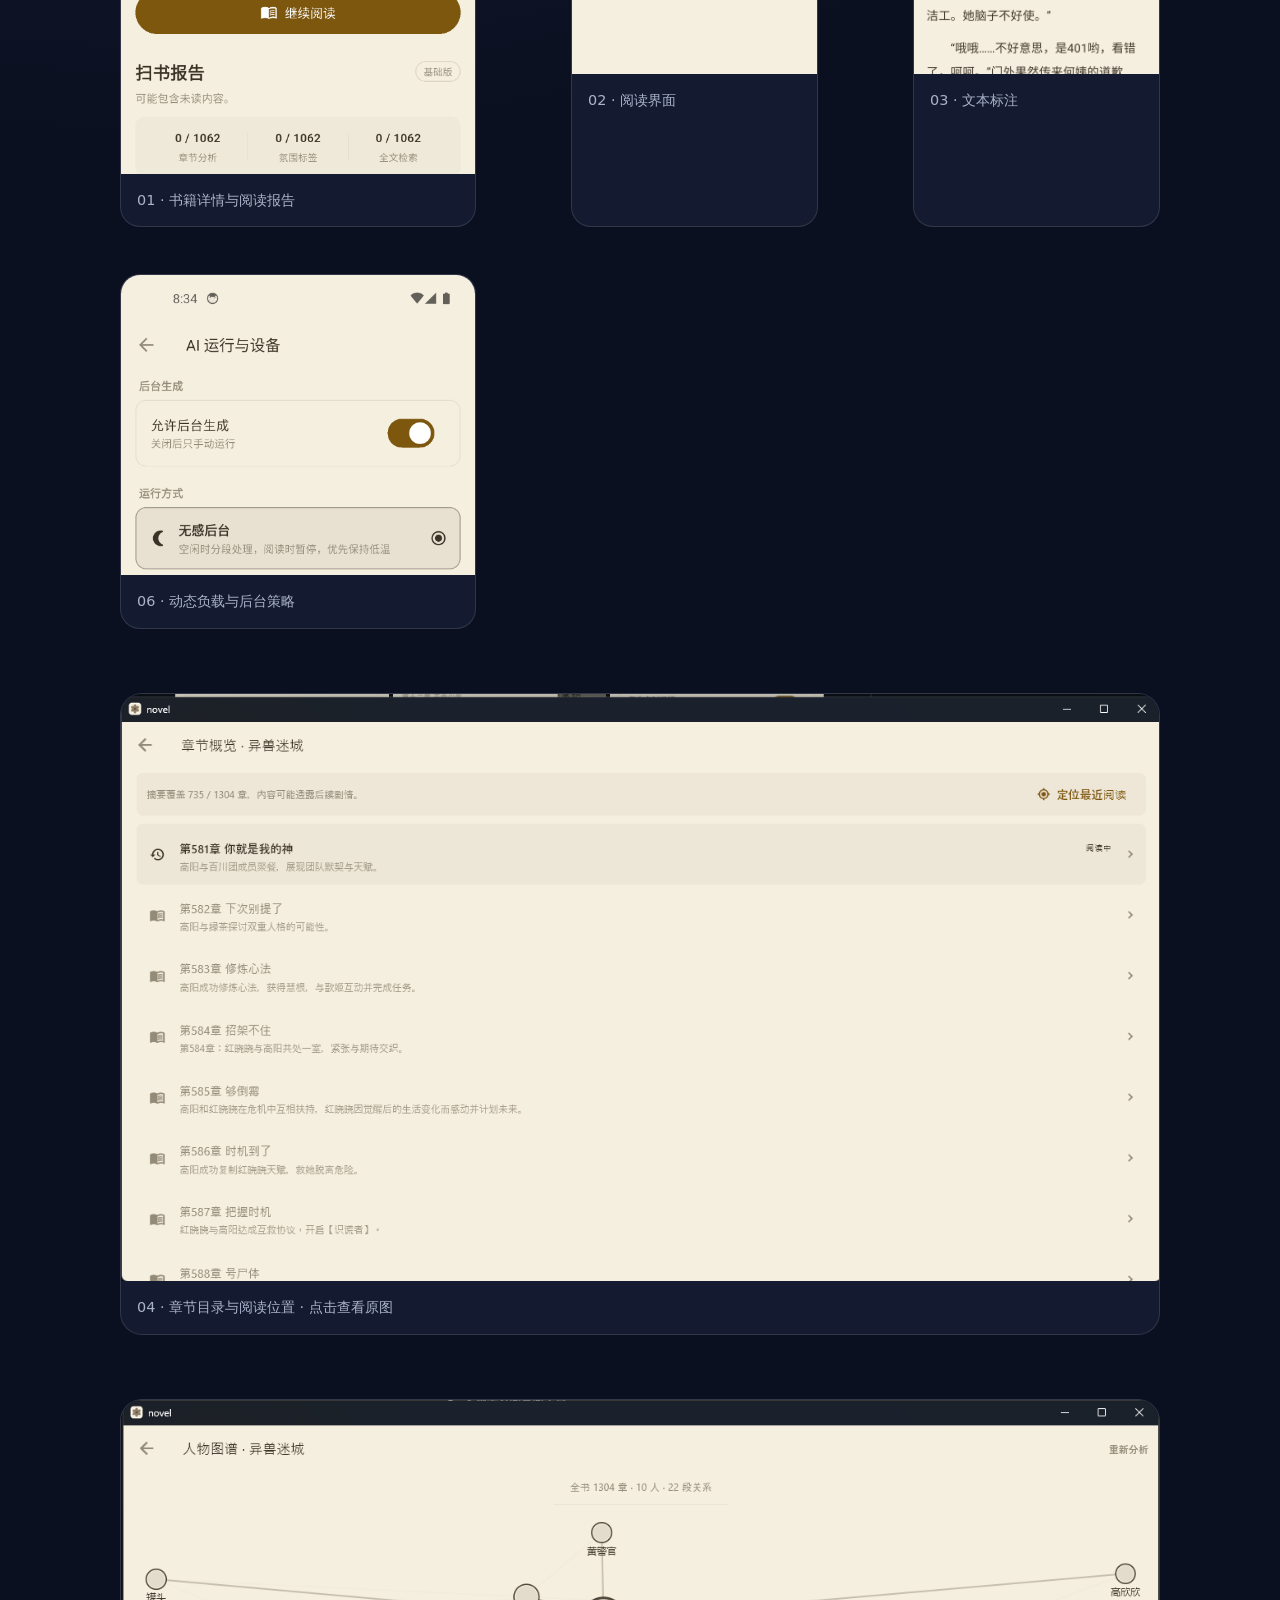
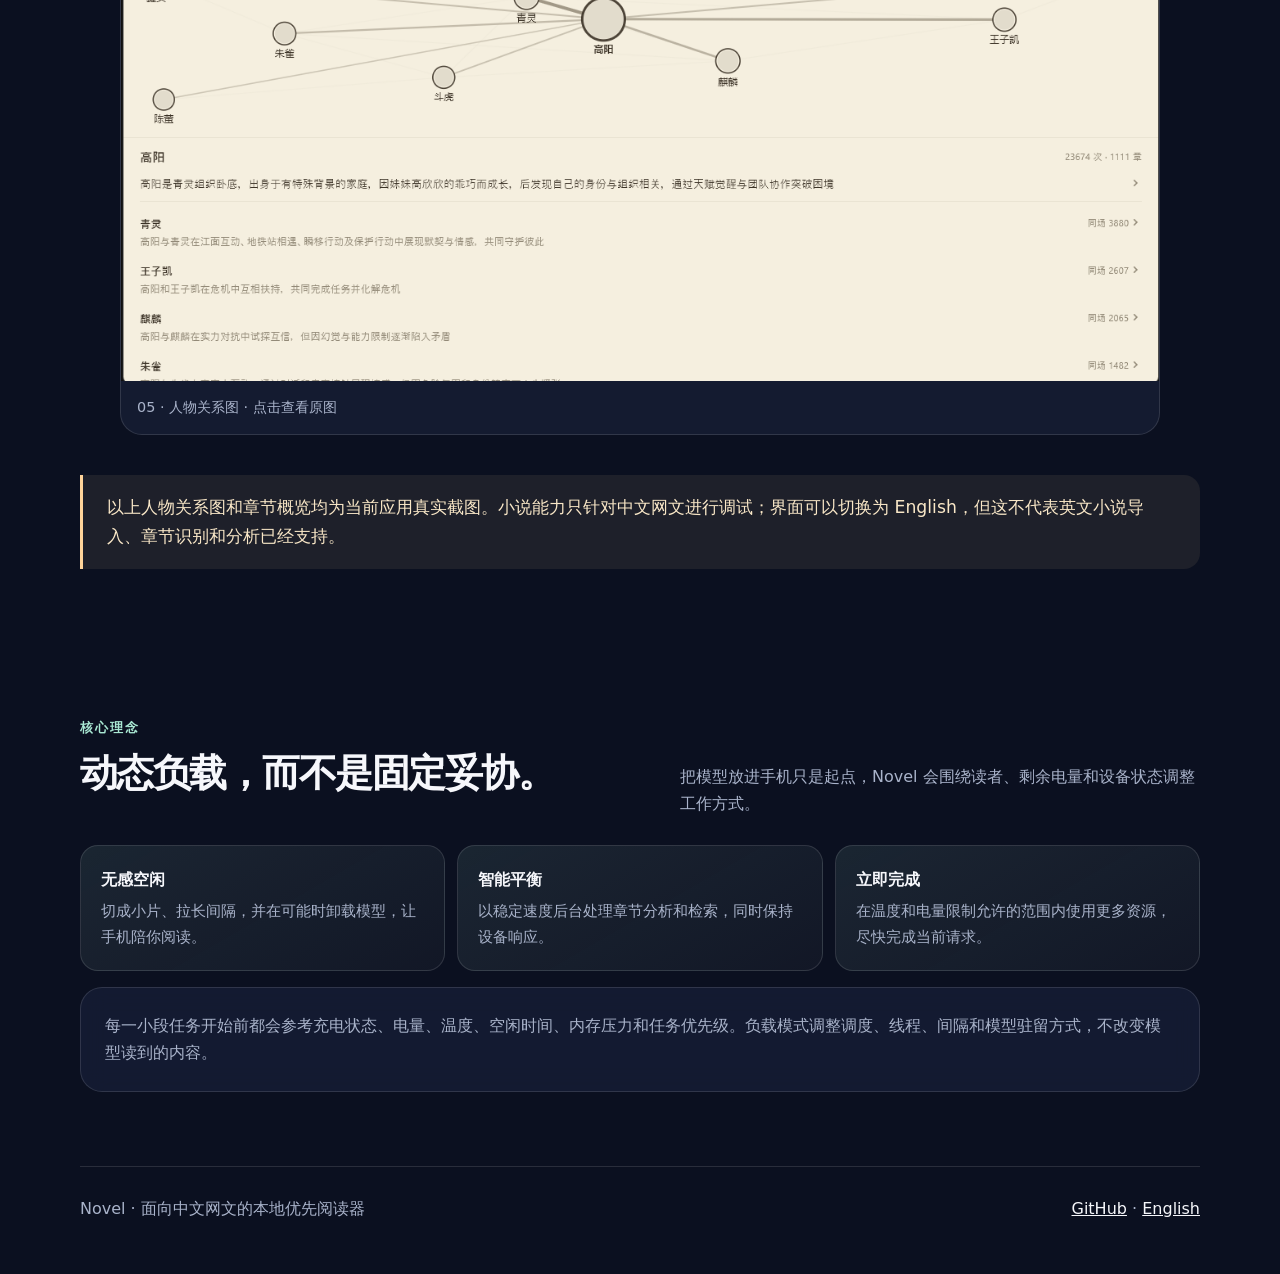
==== commit ff8d6b31: "Release Windows 1.1.0: AI covers, chapter plates, pacing and leaner AI Reader-facing: - AI 封面: a loc" ====
--- a/docs/zh.html
+++ b/docs/zh.html
@@ -23,7 +23,7 @@
       </div>
       <div class="hero-art" aria-label="Novel 应用图标与产品理念">
         <div class="orb"><img src="assets/novel-icon.ico" alt="Novel 应用图标"></div>
-        <div class="floating f-one"><strong>扫书报告</strong>让下一本书更容易选择。</div>
+        <div class="floating f-one"><strong>阅读报告</strong>让下一本书更容易选择。</div>
         <div class="floating f-two"><strong>阅读助手</strong>人物 · 章节 · 搜索</div>
         <div class="floating f-three"><strong>默认本地</strong>书库留在你的设备里。</div>
       </div>
@@ -32,7 +32,7 @@
     <section id="layers" class="wrap">
       <div class="section-head"><div><div class="eyebrow">一个阅读器，两个时刻</div><h2>选书更清楚。<br>阅读不中断。</h2></div><p>长篇网文在阅读前和阅读中需要不同的答案，Novel 为这两个时刻分别设计入口。</p></div>
       <div class="grid">
-        <article class="card"><div class="number">01 / 阅读前</div><h3>扫书报告</h3><p>人物图谱、感情结构、节奏、叙事侧重和排雷片段，并尽量回到原文章节查看依据。</p></article>
+        <article class="card"><div class="number">01 / 阅读前</div><h3>阅读报告</h3><p>人物关系、感情结构、章节概览和节奏，并尽量回到原文章节查看依据。</p></article>
         <article class="card"><div class="number">02 / 阅读中</div><h3>阅读助手</h3><p>章节概览、人物查询、语义搜索、阅读位置恢复，以及不会打断阅读的原文标注。</p></article>
         <article class="card"><div class="number">03 / 你的设备</div><h3>边缘 AI</h3><p>轻量模型和可复查规则在本地运行，数据、负载和判断依据都交给用户掌控。</p></article>
       </div>
@@ -41,7 +41,7 @@
     <section id="screens" class="wrap">
       <div class="section-head"><div><div class="eyebrow">当前中文流程</div><h2>从选书，到看懂一本长篇。</h2></div><p>以下展示聚焦当前真正支持的中文网文体验：人物关系、章节概览、氛围节奏和边缘设备负载。</p></div>
       <div class="screens">
-        <figure class="shot tall"><img src="assets/android-book-detail.png" alt="Novel 书籍详情与扫书报告"><figcaption>01 · 书籍详情与扫书报告</figcaption></figure>
+        <figure class="shot tall"><img src="assets/android-book-detail.png" alt="Novel 书籍详情与阅读报告"><figcaption>01 · 书籍详情与阅读报告</figcaption></figure>
         <figure class="shot"><img src="assets/android-reader-open.png" alt="Novel 阅读界面"><figcaption>02 · 阅读界面</figcaption></figure>
         <figure class="shot"><img src="assets/android-test-annotation-saved.png" alt="Novel 文本标注"><figcaption>03 · 文本标注</figcaption></figure>
         <figure class="shot"><img src="assets/android-test-ai-runtime-mobile.png" alt="Novel 动态负载设置"><figcaption>06 · 动态负载与后台策略</figcaption></figure>
@@ -60,7 +60,7 @@
         <div class="mode"><strong>智能平衡</strong><p>以稳定速度后台处理章节分析和检索，同时保持设备响应。</p></div>
         <div class="mode"><strong>立即完成</strong><p>在温度和电量限制允许的范围内使用更多资源，尽快完成当前请求。</p></div>
       </div>
-      <div class="card" style="margin-top:16px"><p>每一小段任务开始前都会参考充电状态、电量、温度、空闲时间、内存压力和任务优先级。负载模式调整调度、线程、间隔和模型驻留方式，不改变经过调试的 8K 上下文。</p></div>
+      <div class="card" style="margin-top:16px"><p>每一小段任务开始前都会参考充电状态、电量、温度、空闲时间、内存压力和任务优先级。负载模式调整调度、线程、间隔和模型驻留方式，不改变模型读到的内容。</p></div>
     </section>
   </main>
 
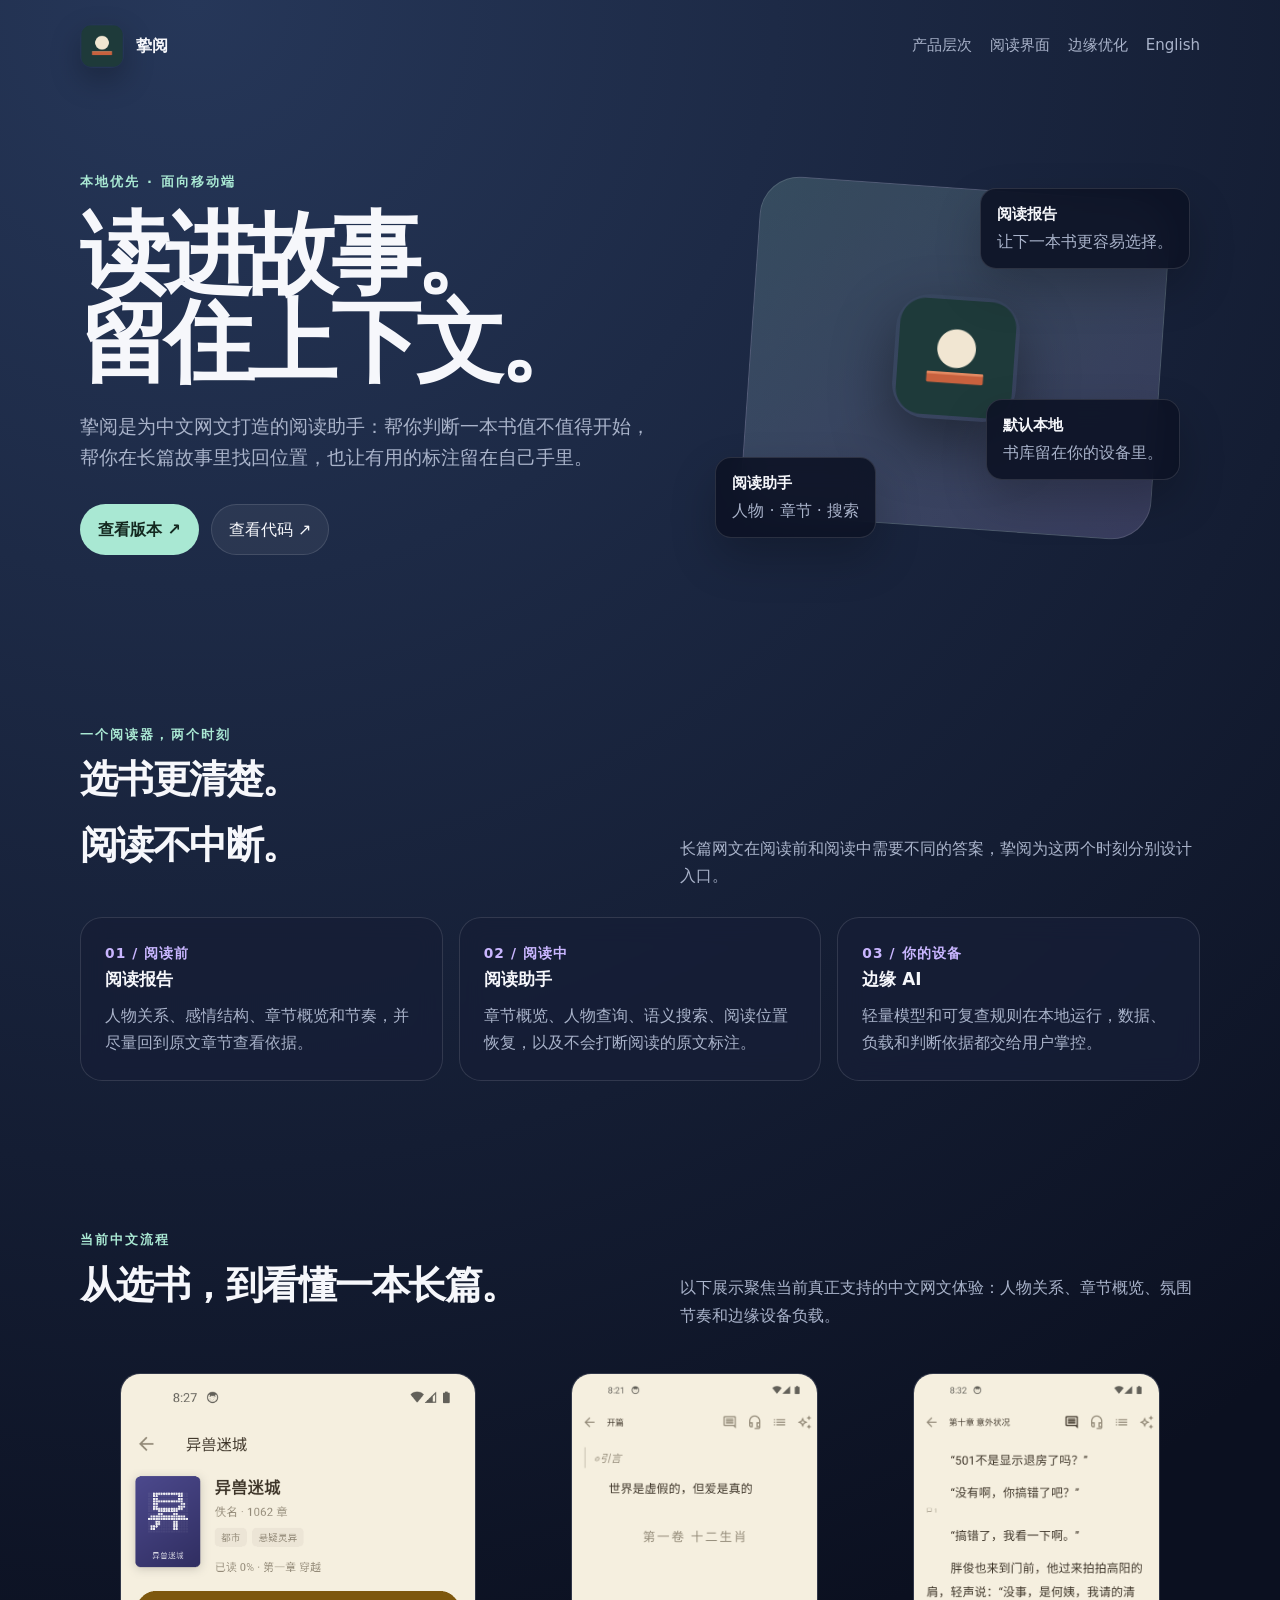
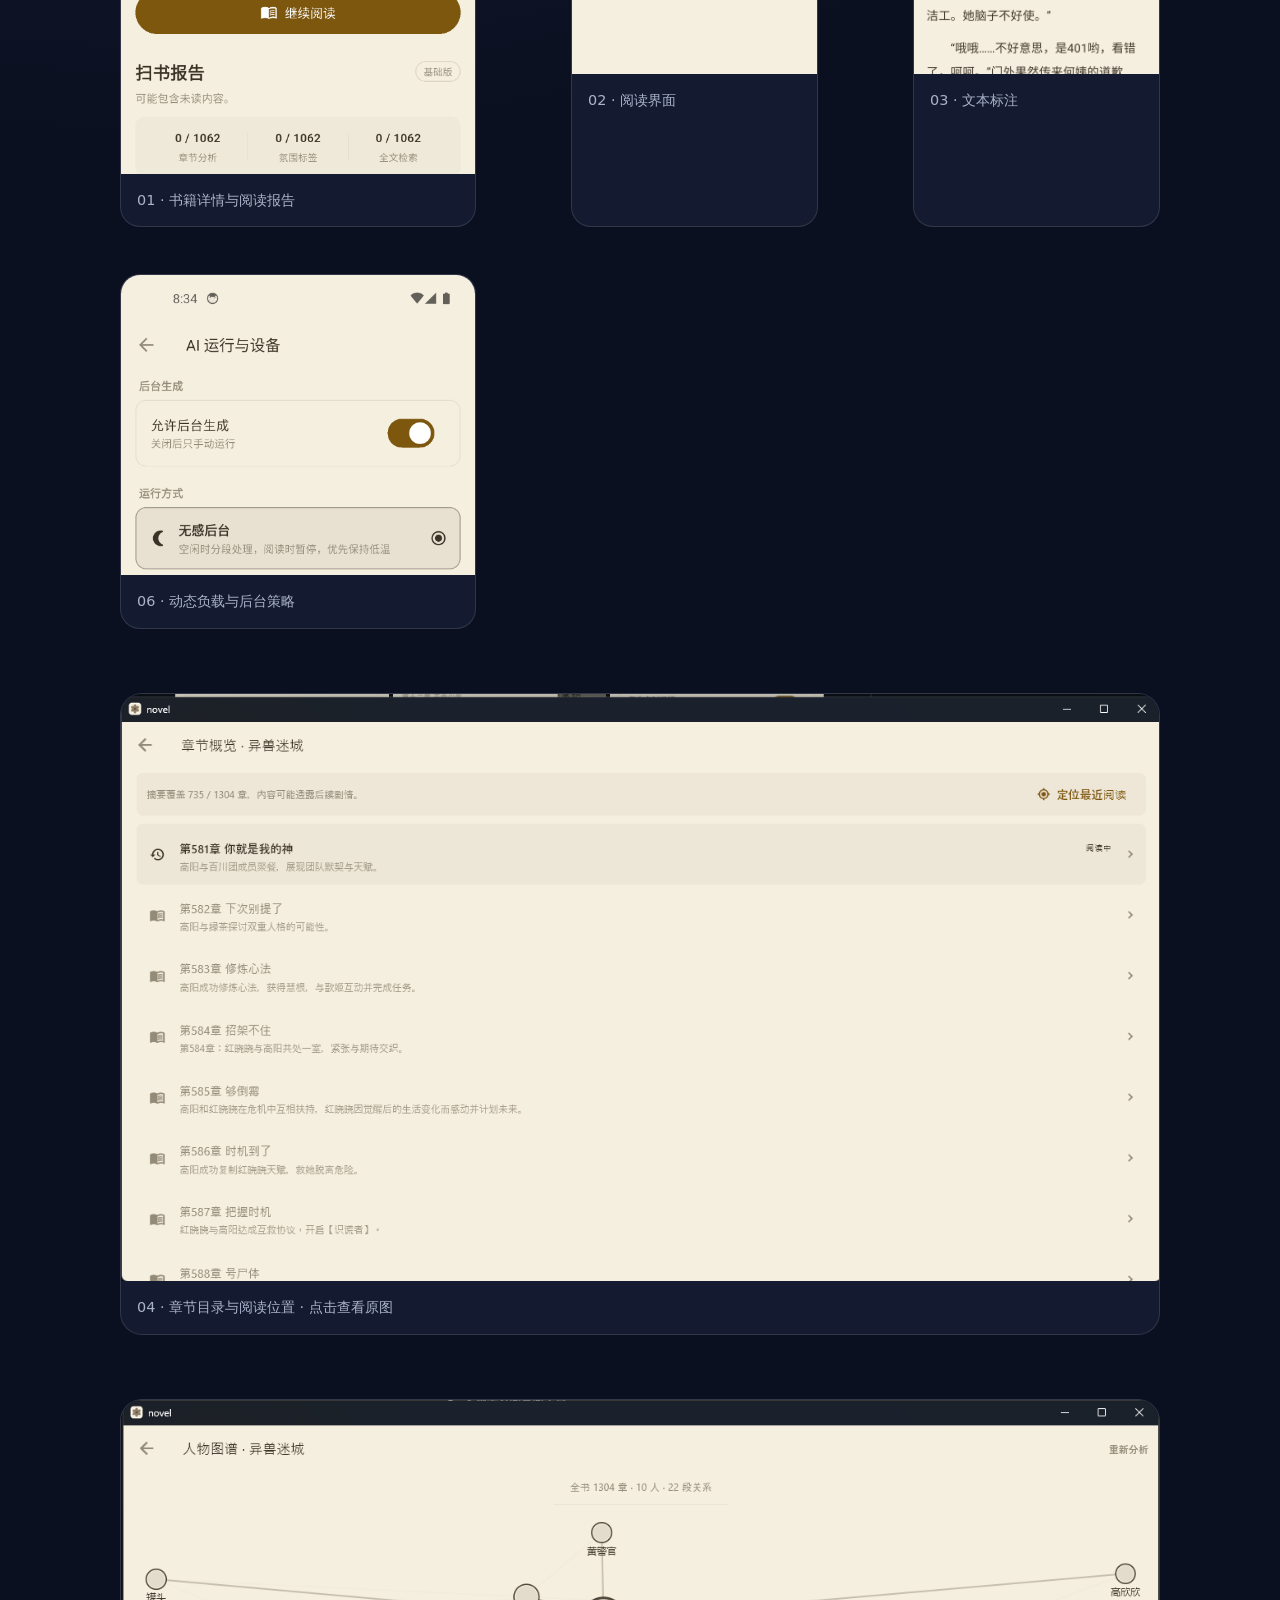
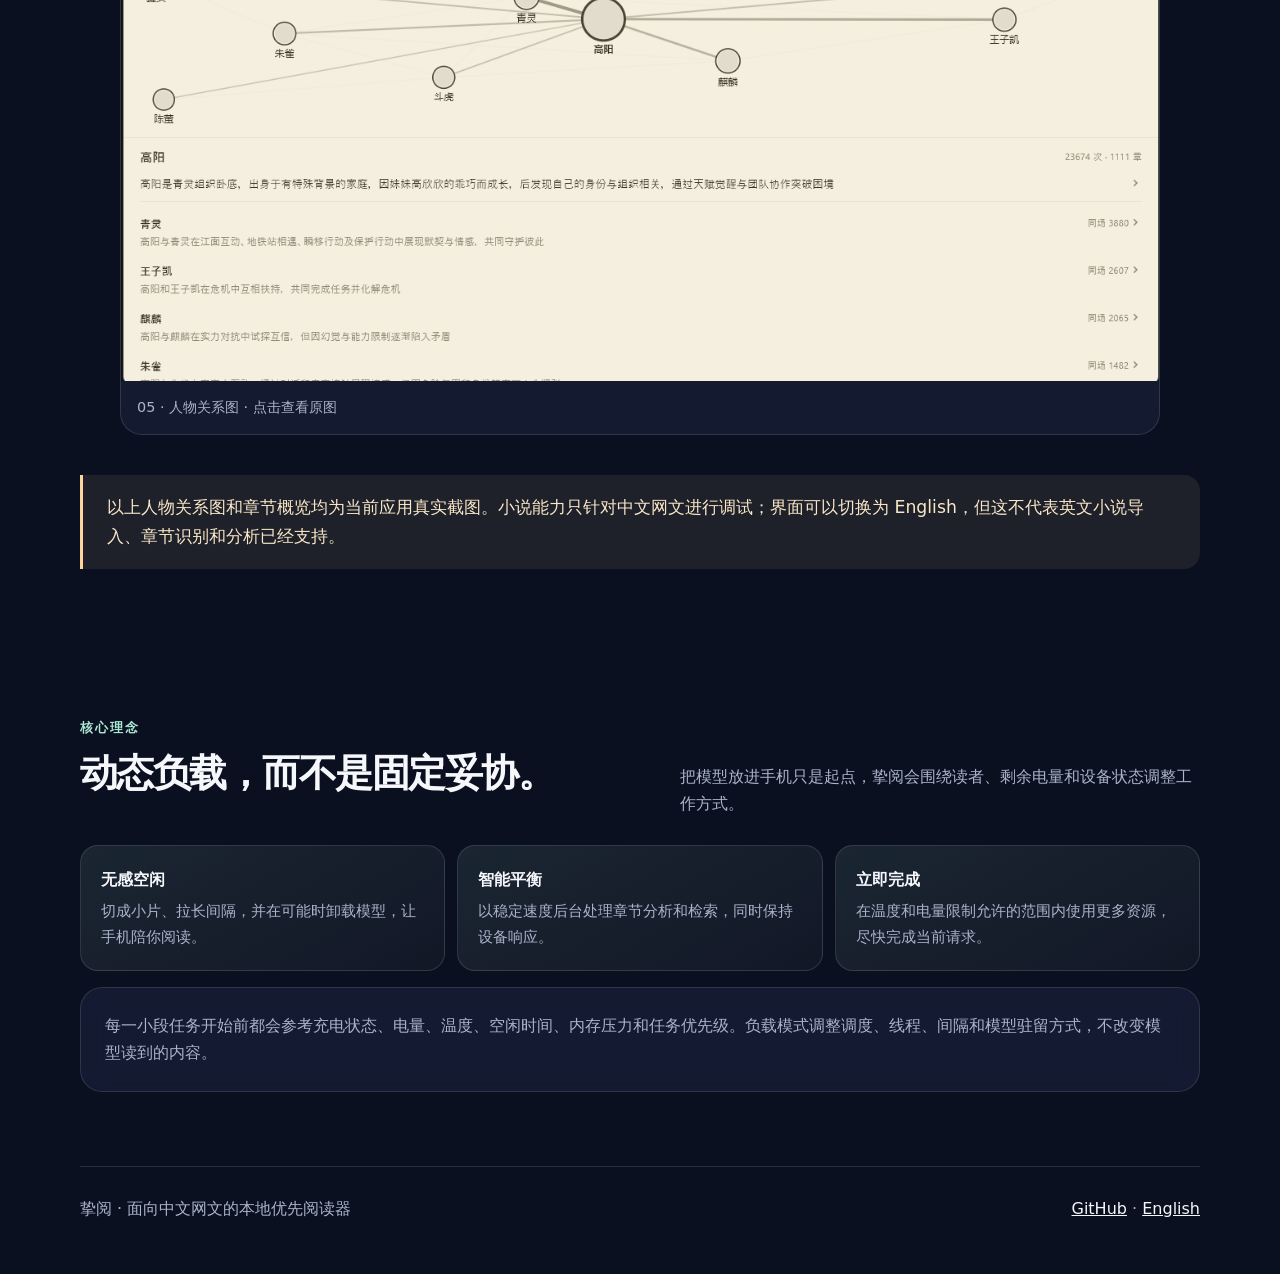
==== commit e4d08b65: "Release 挚阅 Windows 1.2.0: the official name, Qwen3-TTS read-aloud, fuller source downloads Reader-fa" ====
--- a/docs/zh.html
+++ b/docs/zh.html
@@ -3,13 +3,13 @@
 <head>
   <meta charset="utf-8">
   <meta name="viewport" content="width=device-width, initial-scale=1">
-  <meta name="description" content="Novel——面向中文网文、为边缘设备设计的本地优先阅读器。">
-  <title>Novel · 贴近边缘设备的阅读</title>
+  <meta name="description" content="挚阅——面向中文网文、为边缘设备设计的本地优先阅读器。">
+  <title>挚阅 · 贴近边缘设备的阅读</title>
   <link rel="stylesheet" href="assets/site.css">
 </head>
 <body>
   <header class="wrap nav">
-    <a class="brand" href="./zh.html"><img src="assets/novel-icon.ico" alt="Novel 图标"><span>Novel</span></a>
+    <a class="brand" href="./zh.html"><img src="assets/novel-icon.ico" alt="挚阅图标"><span>挚阅</span></a>
     <nav class="nav-links" aria-label="页面导航"><a href="#layers">产品层次</a><a href="#screens">阅读界面</a><a href="#edge">边缘优化</a><a href="index.html">English</a></nav>
   </header>
 
@@ -18,11 +18,11 @@
       <div>
         <div class="eyebrow">本地优先 · 面向移动端</div>
         <h1>读进故事。<br>留住上下文。</h1>
-        <p class="lead">Novel 是为中文网文打造的阅读助手：帮你判断一本书值不值得开始，帮你在长篇故事里找回位置，也让有用的标注留在自己手里。</p>
+        <p class="lead">挚阅是为中文网文打造的阅读助手：帮你判断一本书值不值得开始，帮你在长篇故事里找回位置，也让有用的标注留在自己手里。</p>
         <div class="actions"><a class="button primary" href="https://github.com/envymoon/EdgeNovel/releases">查看版本 ↗</a><a class="button" href="https://github.com/envymoon/EdgeNovel">查看代码 ↗</a></div>
       </div>
-      <div class="hero-art" aria-label="Novel 应用图标与产品理念">
-        <div class="orb"><img src="assets/novel-icon.ico" alt="Novel 应用图标"></div>
+      <div class="hero-art" aria-label="挚阅应用图标与产品理念">
+        <div class="orb"><img src="assets/novel-icon.ico" alt="挚阅应用图标"></div>
         <div class="floating f-one"><strong>阅读报告</strong>让下一本书更容易选择。</div>
         <div class="floating f-two"><strong>阅读助手</strong>人物 · 章节 · 搜索</div>
         <div class="floating f-three"><strong>默认本地</strong>书库留在你的设备里。</div>
@@ -30,7 +30,7 @@
     </section>
 
     <section id="layers" class="wrap">
-      <div class="section-head"><div><div class="eyebrow">一个阅读器，两个时刻</div><h2>选书更清楚。<br>阅读不中断。</h2></div><p>长篇网文在阅读前和阅读中需要不同的答案，Novel 为这两个时刻分别设计入口。</p></div>
+      <div class="section-head"><div><div class="eyebrow">一个阅读器，两个时刻</div><h2>选书更清楚。<br>阅读不中断。</h2></div><p>长篇网文在阅读前和阅读中需要不同的答案，挚阅为这两个时刻分别设计入口。</p></div>
       <div class="grid">
         <article class="card"><div class="number">01 / 阅读前</div><h3>阅读报告</h3><p>人物关系、感情结构、章节概览和节奏，并尽量回到原文章节查看依据。</p></article>
         <article class="card"><div class="number">02 / 阅读中</div><h3>阅读助手</h3><p>章节概览、人物查询、语义搜索、阅读位置恢复，以及不会打断阅读的原文标注。</p></article>
@@ -41,20 +41,20 @@
     <section id="screens" class="wrap">
       <div class="section-head"><div><div class="eyebrow">当前中文流程</div><h2>从选书，到看懂一本长篇。</h2></div><p>以下展示聚焦当前真正支持的中文网文体验：人物关系、章节概览、氛围节奏和边缘设备负载。</p></div>
       <div class="screens">
-        <figure class="shot tall"><img src="assets/android-book-detail.png" alt="Novel 书籍详情与阅读报告"><figcaption>01 · 书籍详情与阅读报告</figcaption></figure>
-        <figure class="shot"><img src="assets/android-reader-open.png" alt="Novel 阅读界面"><figcaption>02 · 阅读界面</figcaption></figure>
-        <figure class="shot"><img src="assets/android-test-annotation-saved.png" alt="Novel 文本标注"><figcaption>03 · 文本标注</figcaption></figure>
-        <figure class="shot"><img src="assets/android-test-ai-runtime-mobile.png" alt="Novel 动态负载设置"><figcaption>06 · 动态负载与后台策略</figcaption></figure>
+        <figure class="shot tall"><img src="assets/android-book-detail.png" alt="挚阅书籍详情与阅读报告"><figcaption>01 · 书籍详情与阅读报告</figcaption></figure>
+        <figure class="shot"><img src="assets/android-reader-open.png" alt="挚阅阅读界面"><figcaption>02 · 阅读界面</figcaption></figure>
+        <figure class="shot"><img src="assets/android-test-annotation-saved.png" alt="挚阅文本标注"><figcaption>03 · 文本标注</figcaption></figure>
+        <figure class="shot"><img src="assets/android-test-ai-runtime-mobile.png" alt="挚阅动态负载设置"><figcaption>06 · 动态负载与后台策略</figcaption></figure>
       </div>
       <div class="wide-screens">
-        <figure class="wide-shot"><a href="assets/chapter-overview-real.png" target="_blank" rel="noopener"><img src="assets/chapter-overview-real.png" alt="Novel 章节目录与阅读位置"></a><figcaption>04 · 章节目录与阅读位置 · 点击查看原图</figcaption></figure>
-        <figure class="wide-shot"><a href="assets/cast-graph-real.png" target="_blank" rel="noopener"><img src="assets/cast-graph-real.png" alt="Novel 人物关系图"></a><figcaption>05 · 人物关系图 · 点击查看原图</figcaption></figure>
+        <figure class="wide-shot"><a href="assets/chapter-overview-real.png" target="_blank" rel="noopener"><img src="assets/chapter-overview-real.png" alt="挚阅章节目录与阅读位置"></a><figcaption>04 · 章节目录与阅读位置 · 点击查看原图</figcaption></figure>
+        <figure class="wide-shot"><a href="assets/cast-graph-real.png" target="_blank" rel="noopener"><img src="assets/cast-graph-real.png" alt="挚阅人物关系图"></a><figcaption>05 · 人物关系图 · 点击查看原图</figcaption></figure>
       </div>
       <div style="margin-top:24px" class="quote">以上人物关系图和章节概览均为当前应用真实截图。小说能力只针对中文网文进行调试；界面可以切换为 English，但这不代表英文小说导入、章节识别和分析已经支持。</div>
     </section>
 
     <section id="edge" class="wrap">
-      <div class="section-head"><div><div class="eyebrow">核心理念</div><h2>动态负载，而不是固定妥协。</h2></div><p>把模型放进手机只是起点，Novel 会围绕读者、剩余电量和设备状态调整工作方式。</p></div>
+      <div class="section-head"><div><div class="eyebrow">核心理念</div><h2>动态负载，而不是固定妥协。</h2></div><p>把模型放进手机只是起点，挚阅会围绕读者、剩余电量和设备状态调整工作方式。</p></div>
       <div class="modes">
         <div class="mode"><strong>无感空闲</strong><p>切成小片、拉长间隔，并在可能时卸载模型，让手机陪你阅读。</p></div>
         <div class="mode"><strong>智能平衡</strong><p>以稳定速度后台处理章节分析和检索，同时保持设备响应。</p></div>
@@ -64,6 +64,6 @@
     </section>
   </main>
 
-  <footer class="wrap footer"><span>Novel · 面向中文网文的本地优先阅读器</span><span><a href="https://github.com/envymoon/EdgeNovel">GitHub</a> · <a href="index.html">English</a></span></footer>
+  <footer class="wrap footer"><span>挚阅 · 面向中文网文的本地优先阅读器</span><span><a href="https://github.com/envymoon/EdgeNovel">GitHub</a> · <a href="index.html">English</a></span></footer>
 </body>
 </html>
